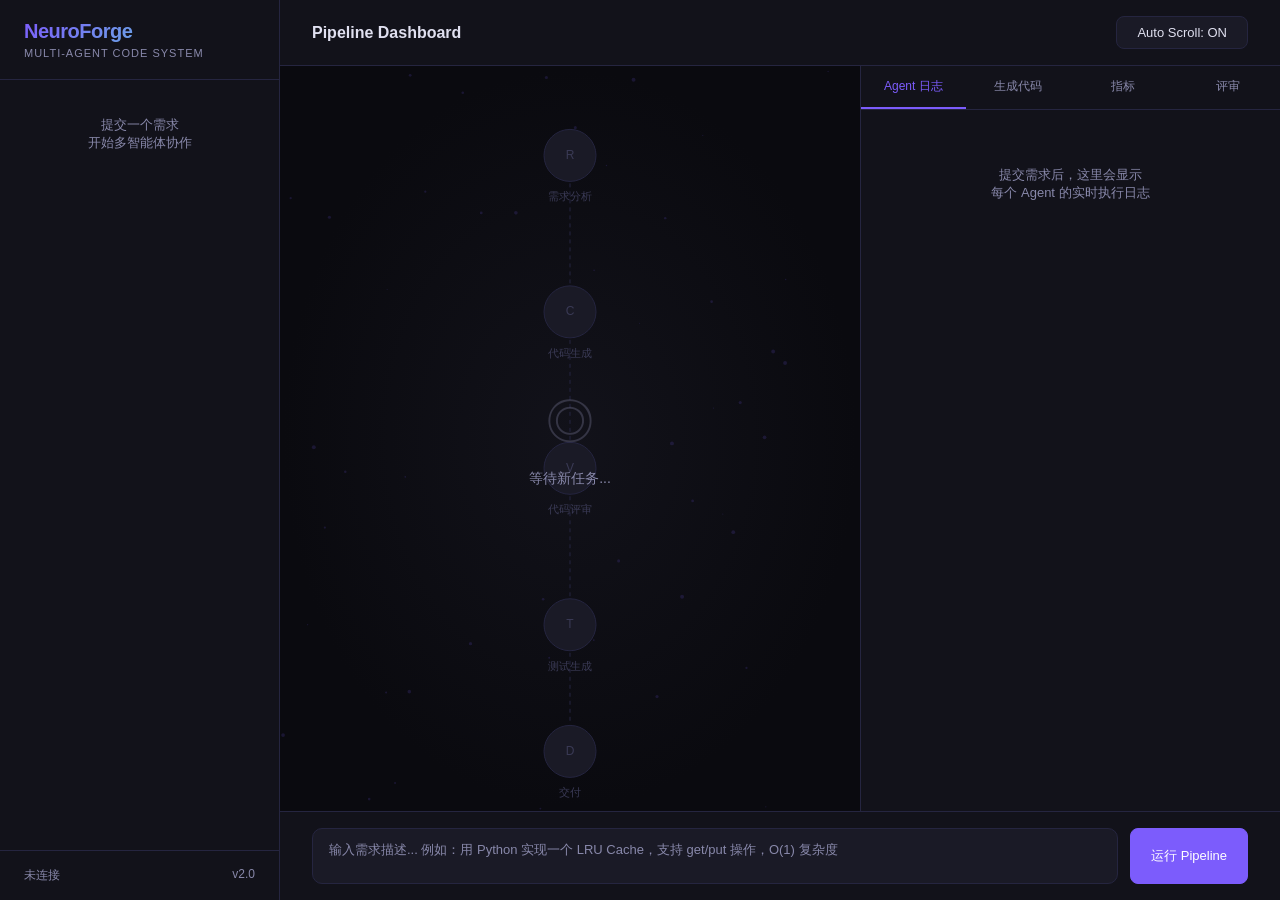
==== web/dashboard.html @ bcd812f6 "🎉 Initial commit: NeuroForge v2.0.0 - Multi-Agent Collaborative Code Generation & Review System" ====
<!DOCTYPE html>
<html lang="zh-CN">
<head>
<meta charset="UTF-8">
<meta name="viewport" content="width=device-width, initial-scale=1.0">
<title>NeuroForge — 多智能体协同 Dashboard</title>
<style>
  :root {
    --bg: #0a0a0f;
    --surface: #12121a;
    --surface2: #1a1a26;
    --border: #252540;
    --text: #e0e0f0;
    --text2: #8888aa;
    --accent: #7c5cfc;
    --accent2: #5ce0d4;
    --success: #44d9a0;
    --warning: #f0a050;
    --danger: #e0556a;
    --font: 'Inter', -apple-system, BlinkMacSystemFont, 'Segoe UI', sans-serif;
    --font-mono: 'JetBrains Mono', 'Fira Code', 'Cascadia Code', monospace;
  }

  * { margin: 0; padding: 0; box-sizing: border-box; }

  body {
    font-family: var(--font);
    background: var(--bg);
    color: var(--text);
    height: 100vh;
    display: flex;
    overflow: hidden;
  }

  /* Sidebar */
  .sidebar {
    width: 280px;
    background: var(--surface);
    border-right: 1px solid var(--border);
    display: flex;
    flex-direction: column;
    flex-shrink: 0;
  }

  .sidebar-header {
    padding: 20px 24px;
    border-bottom: 1px solid var(--border);
  }

  .logo {
    font-size: 20px;
    font-weight: 700;
    background: linear-gradient(135deg, var(--accent), var(--accent2));
    -webkit-background-clip: text;
    -webkit-text-fill-color: transparent;
    background-clip: text;
    letter-spacing: -0.5px;
  }

  .logo-sub {
    font-size: 11px;
    color: var(--text2);
    margin-top: 4px;
    letter-spacing: 1px;
    text-transform: uppercase;
  }

  .task-list {
    flex: 1;
    overflow-y: auto;
    padding: 12px;
  }

  .task-item {
    padding: 12px 16px;
    border-radius: 10px;
    cursor: pointer;
    margin-bottom: 6px;
    transition: all 0.15s;
    border: 1px solid transparent;
  }

  .task-item:hover { background: var(--surface2); }
  .task-item.active { background: var(--surface2); border-color: var(--accent); }

  .task-item .title {
    font-size: 13px;
    font-weight: 600;
    color: var(--text);
    margin-bottom: 4px;
    white-space: nowrap;
    overflow: hidden;
    text-overflow: ellipsis;
  }

  .task-item .meta {
    font-size: 11px;
    color: var(--text2);
    display: flex;
    gap: 12px;
  }

  .status-dot {
    display: inline-block;
    width: 7px;
    height: 7px;
    border-radius: 50%;
    margin-right: 6px;
  }
  .status-dot.running { background: var(--accent); animation: pulse 1.5s infinite; }
  .status-dot.done { background: var(--success); }
  .status-dot.failed { background: var(--danger); }
  .status-dot.pending { background: var(--text2); }
  .status-dot.hitl { background: var(--warning); animation: pulse 1.5s infinite; }

  @keyframes pulse { 0%, 100% { opacity: 1; } 50% { opacity: 0.4; } }

  .sidebar-footer {
    padding: 16px 24px;
    border-top: 1px solid var(--border);
    font-size: 12px;
    color: var(--text2);
    display: flex;
    justify-content: space-between;
  }

  /* Main */
  .main {
    flex: 1;
    display: flex;
    flex-direction: column;
    overflow: hidden;
  }

  .main-header {
    padding: 16px 32px;
    border-bottom: 1px solid var(--border);
    background: var(--surface);
    display: flex;
    align-items: center;
    gap: 16px;
    flex-shrink: 0;
  }

  .main-header h2 {
    font-size: 16px;
    font-weight: 600;
    flex: 1;
  }

  .btn {
    padding: 8px 20px;
    border-radius: 8px;
    border: 1px solid var(--border);
    background: var(--surface2);
    color: var(--text);
    font-size: 13px;
    cursor: pointer;
    transition: all 0.15s;
    font-family: var(--font);
  }

  .btn:hover { border-color: var(--accent); background: #1e1e30; }
  .btn.primary { background: var(--accent); border-color: var(--accent); color: #fff; }
  .btn.primary:hover { background: #6e50f0; }

  .content {
    flex: 1;
    display: flex;
    overflow: hidden;
  }

  /* Graph panel */
  .graph-panel {
    flex: 1;
    min-width: 0;
    position: relative;
    background: radial-gradient(ellipse at center, #12121a 0%, var(--bg) 70%);
    overflow: hidden;
  }

  .graph-panel canvas { display: block; }

  .no-task-overlay {
    position: absolute;
    inset: 0;
    display: flex;
    flex-direction: column;
    align-items: center;
    justify-content: center;
    color: var(--text2);
    pointer-events: none;
  }

  .no-task-overlay .icon { font-size: 48px; margin-bottom: 16px; opacity: 0.3; }
  .no-task-overlay .msg { font-size: 14px; }

  /* Right panel */
  .right-panel {
    width: 420px;
    background: var(--surface);
    border-left: 1px solid var(--border);
    display: flex;
    flex-direction: column;
    flex-shrink: 0;
  }

  .panel-tabs {
    display: flex;
    border-bottom: 1px solid var(--border);
    flex-shrink: 0;
  }

  .panel-tab {
    flex: 1;
    padding: 12px;
    text-align: center;
    font-size: 12px;
    color: var(--text2);
    cursor: pointer;
    border-bottom: 2px solid transparent;
    transition: all 0.15s;
    font-weight: 500;
  }

  .panel-tab.active { color: var(--accent); border-bottom-color: var(--accent); }
  .panel-tab:hover { color: var(--text); }

  .panel-content {
    flex: 1;
    overflow-y: auto;
    padding: 16px;
  }

  /* Logs */
  .log-entry {
    padding: 10px 12px;
    border-radius: 6px;
    margin-bottom: 6px;
    font-size: 12px;
    font-family: var(--font-mono);
    border-left: 3px solid var(--border);
    background: var(--surface2);
  }

  .log-entry.node-start { border-left-color: var(--accent); }
  .log-entry.node-done { border-left-color: var(--success); }
  .log-entry.node-error { border-left-color: var(--danger); }
  .log-entry.hitl { border-left-color: var(--warning); }

  .log-time { color: var(--text2); font-size: 10px; }

  /* Metrics */
  .metric-grid {
    display: grid;
    grid-template-columns: 1fr 1fr;
    gap: 10px;
  }

  .metric-card {
    background: var(--surface2);
    border: 1px solid var(--border);
    border-radius: 10px;
    padding: 14px;
  }

  .metric-card .label { font-size: 11px; color: var(--text2); margin-bottom: 4px; }
  .metric-card .value { font-size: 20px; font-weight: 700; }

  /* Code output */
  .code-output {
    background: #0d0d16;
    border: 1px solid var(--border);
    border-radius: 10px;
    padding: 16px;
    font-family: var(--font-mono);
    font-size: 12px;
    line-height: 1.6;
    white-space: pre-wrap;
    overflow-x: auto;
    max-height: 400px;
    overflow-y: auto;
    color: var(--accent2);
  }

  /* Prompt input */
  .prompt-area {
    padding: 16px 32px;
    border-top: 1px solid var(--border);
    background: var(--surface);
    display: flex;
    gap: 12px;
    flex-shrink: 0;
  }

  .prompt-input {
    flex: 1;
    padding: 12px 16px;
    border-radius: 10px;
    border: 1px solid var(--border);
    background: var(--surface2);
    color: var(--text);
    font-size: 13px;
    font-family: var(--font);
    resize: none;
    outline: none;
    transition: border-color 0.15s;
  }

  .prompt-input:focus { border-color: var(--accent); }
  .prompt-input::placeholder { color: var(--text2); }

  /* Approval bar */
  .approval-bar {
    padding: 12px 24px;
    background: #1a1208;
    border-top: 1px solid var(--warning);
    display: flex;
    align-items: center;
    gap: 12px;
    flex-shrink: 0;
    display: none;
  }

  .approval-bar.visible { display: flex; }

  .approval-bar .msg {
    flex: 1;
    font-size: 13px;
    color: var(--warning);
  }
</style>
</head>
<body>

<!-- Sidebar -->
<div class="sidebar">
  <div class="sidebar-header">
    <div class="logo">NeuroForge</div>
    <div class="logo-sub">Multi-Agent Code System</div>
  </div>
  <div class="task-list" id="taskList">
    <div style="padding:24px;text-align:center;color:var(--text2);font-size:13px;">
      提交一个需求<br>开始多智能体协作
    </div>
  </div>
  <div class="sidebar-footer">
    <span id="wsStatus">未连接</span>
    <span>v2.0</span>
  </div>
</div>

<!-- Main -->
<div class="main">
  <div class="main-header">
    <h2 id="headerTitle">Pipeline Dashboard</h2>
    <span style="font-size:12px;color:var(--text2)" id="taskIdDisplay"></span>
    <button class="btn" onclick="toggleAutoScroll()" id="autoScrollBtn">Auto Scroll: ON</button>
  </div>

  <div class="content">
    <!-- Graph Panel -->
    <div class="graph-panel" id="graphPanel">
      <canvas id="graphCanvas"></canvas>
      <div class="no-task-overlay" id="noTaskOverlay">
        <div class="icon">&#9678;</div>
        <div class="msg">等待新任务...</div>
      </div>
    </div>

    <!-- Right Panel -->
    <div class="right-panel">
      <div class="panel-tabs">
        <div class="panel-tab active" onclick="switchTab('logs')">Agent 日志</div>
        <div class="panel-tab" onclick="switchTab('code')">生成代码</div>
        <div class="panel-tab" onclick="switchTab('metrics')">指标</div>
        <div class="panel-tab" onclick="switchTab('review')">评审</div>
      </div>
      <div class="panel-content" id="panelContent">
        <div style="color:var(--text2);font-size:13px;text-align:center;padding:40px 0;">
          提交需求后，这里会显示<br>每个 Agent 的实时执行日志
        </div>
      </div>
    </div>
  </div>

  <!-- Approval Bar -->
  <div class="approval-bar" id="approvalBar">
    <span class="status-dot hitl"></span>
    <span class="msg" id="approvalMsg">人工审批: 生成的代码需要审查确认</span>
    <button class="btn primary" onclick="approveHITL(true)">批准</button>
    <button class="btn" style="border-color:var(--danger);color:var(--danger)" onclick="approveHITL(false)">拒绝</button>
  </div>

  <!-- Prompt Input -->
  <div class="prompt-area">
    <textarea class="prompt-input" id="promptInput" rows="2"
      placeholder="输入需求描述... 例如：用 Python 实现一个 LRU Cache，支持 get/put 操作，O(1) 复杂度"
      onkeydown="if(event.key==='Enter'&&!event.shiftKey){event.preventDefault();submitTask()}"></textarea>
    <button class="btn primary" onclick="submitTask()" id="submitBtn">运行 Pipeline</button>
  </div>
</div>

<script>
// ============================================================================
// State
// ============================================================================
const API_BASE = '/api/v1';
const WS_BASE = `${location.protocol === 'https:' ? 'wss:' : 'ws:'}//${location.host}${API_BASE}`;

let state = {
  currentTaskId: null,
  ws: null,
  wsConnected: false,
  autoScroll: true,
  activeTab: 'logs',
  tasks: [],
  currentNode: null,
  events: [],
  generatedCode: '',
  reviewResult: '',
  metrics: {},
  hitlTaskId: null,
};

// ============================================================================
// Graph Canvas — animated pipeline visualization
// ============================================================================
const canvas = document.getElementById('graphCanvas');
const ctx = canvas.getContext('2d');

const NODES = [
  { id: 'requirement', label: '需求分析', x: 0.5, y: 0.12, color: '#7c5cfc', icon: 'R' },
  { id: 'code_gen', label: '代码生成', x: 0.5, y: 0.33, color: '#5ce0d4', icon: 'C' },
  { id: 'review', label: '代码评审', x: 0.5, y: 0.54, color: '#f0a050', icon: 'V' },
  { id: 'test_gen', label: '测试生成', x: 0.5, y: 0.75, color: '#44d9a0', icon: 'T' },
  { id: 'done', label: '交付', x: 0.5, y: 0.92, color: '#8888aa', icon: 'D' },
];

let particles = [];
let activeNodeIdx = -1;
let animFrame;

function initCanvas() {
  canvas.width = canvas.parentElement.clientWidth;
  canvas.height = canvas.parentElement.clientHeight;
  window.addEventListener('resize', () => {
    canvas.width = canvas.parentElement.clientWidth;
    canvas.height = canvas.parentElement.clientHeight;
  });
  for (let i = 0; i < 50; i++) {
    particles.push({
      x: Math.random() * canvas.width,
      y: Math.random() * canvas.height,
      r: Math.random() * 1.5 + 0.5,
      vx: (Math.random() - 0.5) * 0.3,
      vy: (Math.random() - 0.5) * 0.3,
    });
  }
  animate();
}

function animate() {
  ctx.clearRect(0, 0, canvas.width, canvas.height);
  const cx = canvas.width / 2;

  // Particles
  particles.forEach(p => {
    p.x += p.vx;
    p.y += p.vy;
    if (p.x < 0 || p.x > canvas.width) p.vx *= -1;
    if (p.y < 0 || p.y > canvas.height) p.vy *= -1;
    ctx.beginPath();
    ctx.arc(p.x, p.y, p.r, 0, Math.PI * 2);
    ctx.fillStyle = 'rgba(124,92,252,0.15)';
    ctx.fill();
  });

  // Edges between nodes
  for (let i = 0; i < NODES.length - 1; i++) {
    const a = NODES[i], b = NODES[i + 1];
    const y1 = a.y * canvas.height, y2 = b.y * canvas.height;
    const active = i === activeNodeIdx;

    // Data flow particles on edges
    if (active) {
      for (let j = 0; j < 3; j++) {
        const t = ((Date.now() / 800 + j * 0.33) % 1);
        const y = y1 + (y2 - y1) * t;
        ctx.beginPath();
        ctx.arc(cx, y, 3, 0, Math.PI * 2);
        ctx.fillStyle = a.color;
        ctx.fill();
      }
    }

    // Edge line
    ctx.beginPath();
    ctx.moveTo(cx, y1 + 28);
    ctx.lineTo(cx, y2 - 28);
    ctx.strokeStyle = active ? `${a.color}44` : '#252540';
    ctx.lineWidth = active ? 2 : 1;
    ctx.setLineDash(active ? [] : [4, 4]);
    ctx.stroke();
    ctx.setLineDash([]);
  }

  // Nodes
  NODES.forEach((n, idx) => {
    const x = cx, y = n.y * canvas.height;
    const isActive = idx === activeNodeIdx;
    const isDone = idx < activeNodeIdx;
    const r = isActive ? 30 : 26;

    // Glow
    if (isActive) {
      ctx.beginPath();
      ctx.arc(x, y, r + 8, 0, Math.PI * 2);
      ctx.fillStyle = `${n.color}15`;
      ctx.fill();
    }

    // Circle
    ctx.beginPath();
    ctx.arc(x, y, r, 0, Math.PI * 2);
    ctx.fillStyle = isActive ? n.color : isDone ? `${n.color}44` : '#1a1a26';
    ctx.strokeStyle = isActive ? n.color : isDone ? `${n.color}88` : '#252540';
    ctx.lineWidth = isActive ? 2 : 1;
    ctx.fill();
    ctx.stroke();

    // Icon
    ctx.fillStyle = isActive ? '#fff' : isDone ? n.color : '#3a3a55';
    ctx.font = '12px Inter, sans-serif';
    ctx.textAlign = 'center';
    ctx.textBaseline = 'middle';
    ctx.fillText(n.icon, x, y);

    // Label
    ctx.fillStyle = isActive ? n.color : isDone ? `${n.color}aa` : '#3a3a55';
    ctx.font = `${isActive ? '12px' : '11px'} Inter, sans-serif`;
    ctx.fillText(n.label, x, y + r + 16);
  });

  animFrame = requestAnimationFrame(animate);
}

initCanvas();

// ============================================================================
// WebSocket
// ============================================================================
function connectWS(taskId) {
  if (state.ws) { state.ws.close(); state.ws = null; }

  const url = `${WS_BASE}/ws/pipeline/${taskId}`;
  state.ws = new WebSocket(url);

  state.ws.onopen = () => {
    state.wsConnected = true;
    document.getElementById('wsStatus').innerHTML =
      '<span class="status-dot running"></span>已连接';
    state.ws.send(JSON.stringify({ type: 'subscribe' }));
  };

  state.ws.onclose = () => {
    state.wsConnected = false;
    document.getElementById('wsStatus').innerHTML =
      '<span class="status-dot pending"></span>未连接';
  };

  state.ws.onerror = () => {
    document.getElementById('wsStatus').innerHTML =
      '<span class="status-dot failed"></span>连接错误';
  };

  state.ws.onmessage = (evt) => {
    const msg = JSON.parse(evt.data);
    if (msg.type === 'ping') return;
    handleEvent(msg);
  };
}

function handleEvent(msg) {
  if (msg.type !== 'event') return;
  state.events.push(msg);

  const stage = msg.stage;
  const data = msg.data || {};

  // Update active node
  const nodeMap = {
    'node_running': { node: data.node_name, idx: NODES.findIndex(n =>
      data.node_name?.toLowerCase().includes(n.id)) },
    'node_completed': null, // keep current, move on next
    'node_failed': { node: data.node_name || 'review', idx: NODES.findIndex(n => n.id === 'review') },
    'pipeline_done': { idx: NODES.length - 1 },
    'pipeline_failed': { idx: -1 },
    'hitl_waiting': { idx: NODES.findIndex(n => n.id === 'review') },
  };

  const update = nodeMap[stage];
  if (update !== undefined) {
    if (update !== null) {
      activeNodeIdx = update.idx;
      if (update.node) state.currentNode = update.node;
    }
  }

  // Collect outputs
  if (data.requirement_summary) {
    // Store requirement result
  }
  if (data.generated_code) {
    state.generatedCode = data.generated_code;
  }
  if (data.review_summary || data.verdict) {
    state.reviewResult = JSON.stringify({
      verdict: data.verdict,
      summary: data.review_summary,
      score: data.score,
    }, null, 2);
  }
  if (data.test_code) {
    state.generatedCode += '\n\n# --- Generated Tests ---\n' + data.test_code;
  }

  // HITL
  if (stage === 'hitl_waiting') {
    state.hitlTaskId = msg.task_id;
    document.getElementById('approvalBar').classList.add('visible');
    document.getElementById('approvalMsg').textContent =
      `人工审批: ${data.reason || '生成的代码需要审查确认'}`;
  }
  if (stage === 'hitl_resolved') {
    document.getElementById('approvalBar').classList.remove('visible');
  }

  // Update task status
  if (stage === 'pipeline_done') {
    updateTaskStatus(msg.task_id, 'done');
    document.getElementById('noTaskOverlay').style.display = 'none';
  }
  if (stage === 'pipeline_failed') {
    updateTaskStatus(msg.task_id, 'failed');
    document.getElementById('noTaskOverlay').style.display = 'none';
  }

  // Refresh panel
  refreshPanel();
}

function updateTaskStatus(taskId, status) {
  const items = document.querySelectorAll('.task-item');
  items.forEach(el => {
    if (el.dataset.taskId === taskId) {
      const dot = el.querySelector('.status-dot');
      dot.className = `status-dot ${status}`;
      const meta = el.querySelector('.meta');
      if (meta) meta.textContent += ` | ${status === 'done' ? '已完成' : '失败'}`;
    }
  });
}

// ============================================================================
// Submit Task
// ============================================================================
async function submitTask() {
  const input = document.getElementById('promptInput');
  const text = input.value.trim();
  if (!text) return;

  const btn = document.getElementById('submitBtn');
  btn.disabled = true;
  btn.textContent = '提交中...';

  try {
    const resp = await fetch(`${API_BASE}/tasks`, {
      method: 'POST',
      headers: { 'Content-Type': 'application/json' },
      body: JSON.stringify({ user_request: text, skill_id: 'general' }),
    });
    const result = await resp.json();
    if (!resp.ok) throw new Error(result.detail || '请求失败');

    const taskId = result.task_id || result.id;
    state.currentTaskId = taskId;
    state.events = [];
    state.generatedCode = '';
    state.reviewResult = '';
    state.metrics = {};
    activeNodeIdx = 0;

    document.getElementById('taskIdDisplay').textContent = `Task: ${taskId}`;
    document.getElementById('headerTitle').textContent = 'Pipeline 执行中...';
    document.getElementById('noTaskOverlay').style.display = 'none';

    // Add to sidebar
    addTaskToList(taskId, text);

    // Connect WS
    connectWS(taskId);

    input.value = '';
    switchTab('logs');
  } catch (err) {
    alert('提交失败: ' + err.message);
  } finally {
    btn.disabled = false;
    btn.textContent = '运行 Pipeline';
  }
}

function addTaskToList(taskId, prompt) {
  const list = document.getElementById('taskList');
  // Clear placeholder
  if (list.querySelector('div[style]') && list.children.length === 1) {
    list.innerHTML = '';
  }
  const el = document.createElement('div');
  el.className = 'task-item active';
  el.dataset.taskId = taskId;
  el.innerHTML = `
    <div class="title">${prompt.substring(0, 40)}${prompt.length > 40 ? '...' : ''}</div>
    <div class="meta"><span class="status-dot running"></span>执行中</div>
  `;
  el.onclick = () => switchTask(taskId);
  list.prepend(el);
}

function switchTask(taskId) {
  document.querySelectorAll('.task-item').forEach(e => e.classList.remove('active'));
  const el = document.querySelector(`[data-task-id="${taskId}"]`);
  if (el) el.classList.add('active');
  state.currentTaskId = taskId;
  document.getElementById('taskIdDisplay').textContent = `Task: ${taskId}`;
  connectWS(taskId);
}

// ============================================================================
// HITL Approval
// ============================================================================
async function approveHITL(approved) {
  if (!state.hitlTaskId) return;
  try {
    const resp = await fetch(`${API_BASE}/tasks/${state.hitlTaskId}/approve`, {
      method: 'POST',
      headers: { 'Content-Type': 'application/json' },
      body: JSON.stringify({ approved, reason: approved ? '人工批准' : '人工拒绝' }),
    });
    const result = await resp.json();
    document.getElementById('approvalBar').classList.remove('visible');
    state.hitlTaskId = null;
    if (!resp.ok) alert('审批失败: ' + (result.detail || ''));
  } catch (err) {
    alert('审批失败: ' + err.message);
  }
}

// ============================================================================
// Panel Tabs
// ============================================================================
function switchTab(tab) {
  state.activeTab = tab;
  document.querySelectorAll('.panel-tab').forEach(t => t.classList.remove('active'));
  const tabs = document.querySelectorAll('.panel-tab');
  const idx = { logs: 0, code: 1, metrics: 2, review: 3 }[tab];
  if (idx < tabs.length) tabs[idx].classList.add('active');
  refreshPanel();
}

function refreshPanel() {
  const container = document.getElementById('panelContent');

  if (state.activeTab === 'logs') {
    if (state.events.length === 0) {
      container.innerHTML = '<div style="color:var(--text2);font-size:13px;text-align:center;padding:40px 0;">等待事件...</div>';
      return;
    }
    container.innerHTML = state.events.slice().reverse().map((e, i) => {
      const cls = {
        node_running: 'node-start',
        node_completed: 'node-done',
        node_failed: 'node-error',
        hitl_waiting: 'hitl',
      }[e.stage] || '';
      const icon = {
        node_running: '▶',
        node_completed: '✓',
        node_failed: '✗',
        hitl_waiting: '⏸',
        pipeline_done: '✓',
        pipeline_failed: '✗',
      }[e.stage] || '·';
      const label = e.data?.node_name || e.stage || 'event';
      return `<div class="log-entry ${cls}">
        <span class="log-time">${icon}</span> ${label}
        ${e.data?.error ? '<div style="color:var(--danger);margin-top:4px">' + e.data.error + '</div>' : ''}
        ${e.data?.verdict ? '<div style="color:var(--warning);margin-top:4px">评审: ' + e.data.verdict + '</div>' : ''}
      </div>`;
    }).join('');

    if (state.autoScroll) {
      container.scrollTop = container.scrollHeight;
    }
  }

  if (state.activeTab === 'code') {
    if (!state.generatedCode) {
      container.innerHTML = '<div style="color:var(--text2);font-size:13px;text-align:center;padding:40px 0;">代码将在生成阶段显示</div>';
    } else {
      container.innerHTML = `<div class="code-output">${escapeHtml(state.generatedCode)}</div>`;
    }
  }

  if (state.activeTab === 'metrics') {
    container.innerHTML = `
      <div class="metric-grid">
        <div class="metric-card"><div class="label">执行阶段</div><div class="value" style="color:var(--accent)">${activeNodeIdx + 1}/${NODES.length}</div></div>
        <div class="metric-card"><div class="label">事件数</div><div class="value" style="color:var(--accent2)">${state.events.length}</div></div>
        <div class="metric-card"><div class="label">WS 连接</div><div class="value">${state.wsConnected ? '在线' : '离线'}</div></div>
        <div class="metric-card"><div class="label">当前状态</div><div class="value" style="font-size:13px;color:${activeNodeIdx >= 0 ? 'var(--accent)' : 'var(--text2)'}">${activeNodeIdx >= 0 ? NODES[Math.min(activeNodeIdx, NODES.length - 1)].label : '空闲'}</div></div>
      </div>

      <div style="margin-top:16px;padding:12px;background:var(--surface2);border-radius:10px;font-size:12px;color:var(--text2)">
        <div style="font-weight:600;color:var(--text);margin-bottom:8px">Pipeline 架构</div>
        <div style="line-height:1.8">
          Supervisor 星型编排<br>
          需求分析 → 代码生成 → 双层评审<br>
          └ 不通过回退重做 ┘<br>
          → 测试生成 → 交付
        </div>
      </div>
    `;
  }

  if (state.activeTab === 'review') {
    if (!state.reviewResult) {
      container.innerHTML = '<div style="color:var(--text2);font-size:13px;text-align:center;padding:40px 0;">评审结果将在评审阶段显示</div>';
    } else {
      container.innerHTML = `<div class="code-output">${escapeHtml(state.reviewResult)}</div>`;
    }
  }
}

function escapeHtml(text) {
  const d = document.createElement('div');
  d.textContent = text;
  return d.innerHTML;
}

function toggleAutoScroll() {
  state.autoScroll = !state.autoScroll;
  document.getElementById('autoScrollBtn').textContent =
    `Auto Scroll: ${state.autoScroll ? 'ON' : 'OFF'}`;
}

// ============================================================================
// Init — load existing tasks
// ============================================================================
(async function init() {
  try {
    const resp = await fetch(`${API_BASE}/tasks?limit=10`);
    if (resp.ok) {
      const data = await resp.json();
      const tasks = data.tasks || data || [];
      if (tasks.length > 0) {
        const list = document.getElementById('taskList');
        list.innerHTML = '';
        tasks.forEach(t => {
          const el = document.createElement('div');
          el.className = 'task-item';
          el.dataset.taskId = t.id || t.task_id;
          const status = t.status || 'pending';
          el.innerHTML = `
            <div class="title">${(t.user_request || t.title || 'Unknown').substring(0, 40)}</div>
            <div class="meta"><span class="status-dot ${status}"></span>${status}</div>
          `;
          el.onclick = () => switchTask(t.id || t.task_id);
          list.appendChild(el);
        });
      }
    }
  } catch (e) {
    // Offline mode
  }
})();
</script>
</body>
</html>
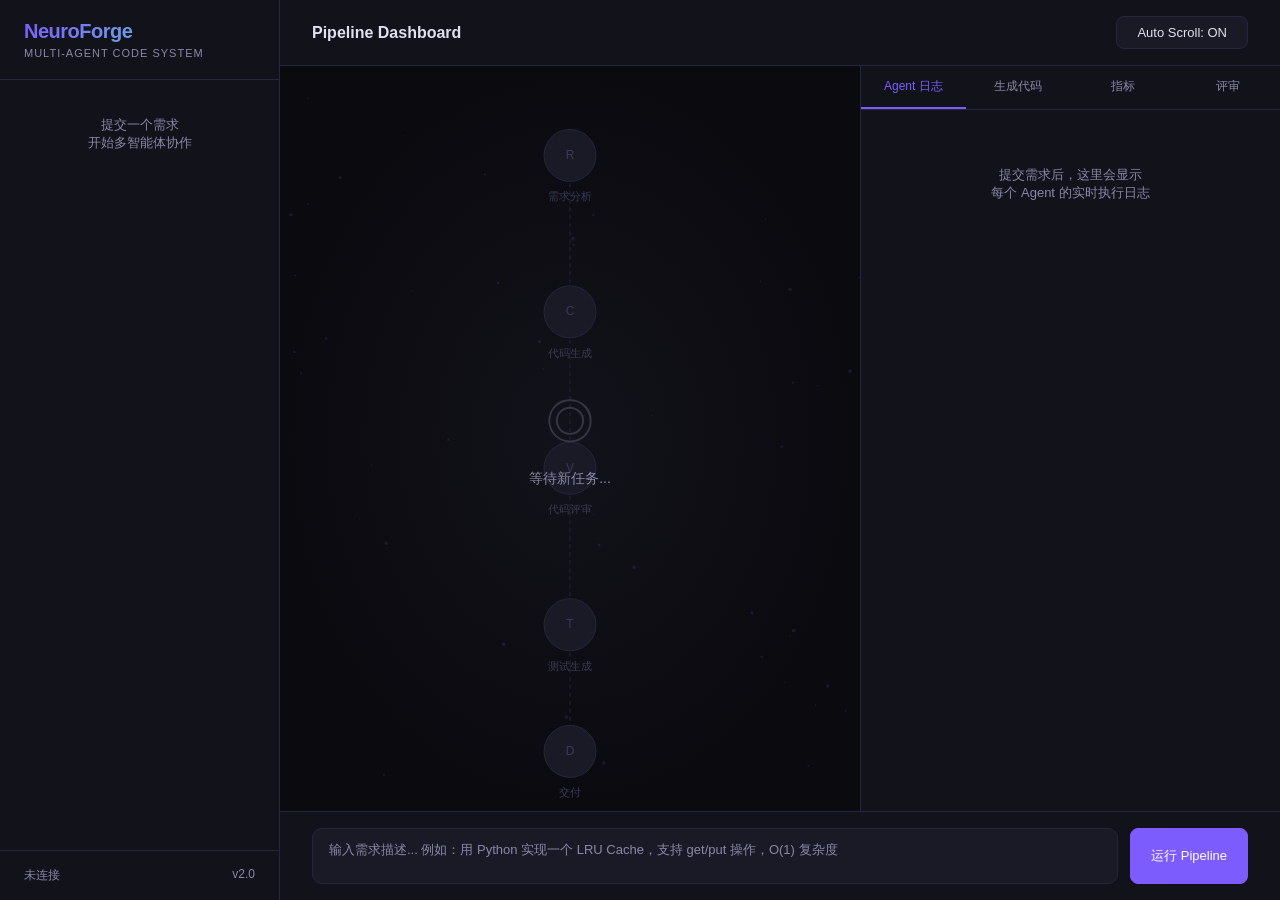
==== commit 408dd142: "🐛 修复 Landing Page 点击跳转 + 添加 DryRun 警告提示 - index.html: 全局点击事件改为点击页面任意位置进入 app（排除交互元素） - index.html: 添" ====
--- a/web/dashboard.html
+++ b/web/dashboard.html
@@ -856,9 +856,22 @@
 }
 
 // ============================================================================
-// Init — load existing tasks
+// Init — load existing tasks + check LLM status
 // ============================================================================
 (async function init() {
+  // Check LLM config status first
+  try {
+    const cfgResp = await fetch(`${API_BASE}/config/llm`);
+    if (cfgResp.ok) {
+      const cfg = await cfgResp.json();
+      if (cfg.dry_run) {
+        showDryRunWarning(cfg.model, cfg.base_url);
+      }
+    }
+  } catch (e) {
+    console.warn('LLM config check failed:', e);
+  }
+
   try {
     const resp = await fetch(`${API_BASE}/tasks?limit=10`);
     if (resp.ok) {
@@ -885,6 +898,25 @@
     // Offline mode
   }
 })();
+
+function showDryRunWarning(model, baseUrl) {
+  const banner = document.createElement('div');
+  banner.id = 'dryrun-banner';
+  banner.innerHTML = `
+    <span>LLM 未配置：当前处于 DryRun 模式，任务会生成占位代码。</span>
+    <a href="#" onclick="document.getElementById('configBtn')?.click();return false;">点击配置 API Key</a>
+  `;
+  banner.style.cssText = `
+    position: fixed; top: 0; left: 0; right: 0; z-index: 9999;
+    background: linear-gradient(90deg, #e0556a, #f0a050);
+    color: #fff; padding: 10px 20px; text-align: center; font-size: 14px;
+    font-family: var(--font); display: flex; justify-content: center; align-items: center; gap: 16px;
+  `;
+  banner.querySelector('a').style.cssText = 'color: #fff; text-decoration: underline; font-weight: 600;';
+  document.body.appendChild(banner);
+  // Push content down
+  document.body.style.paddingTop = '40px';
+}
 </script>
 </body>
 </html>
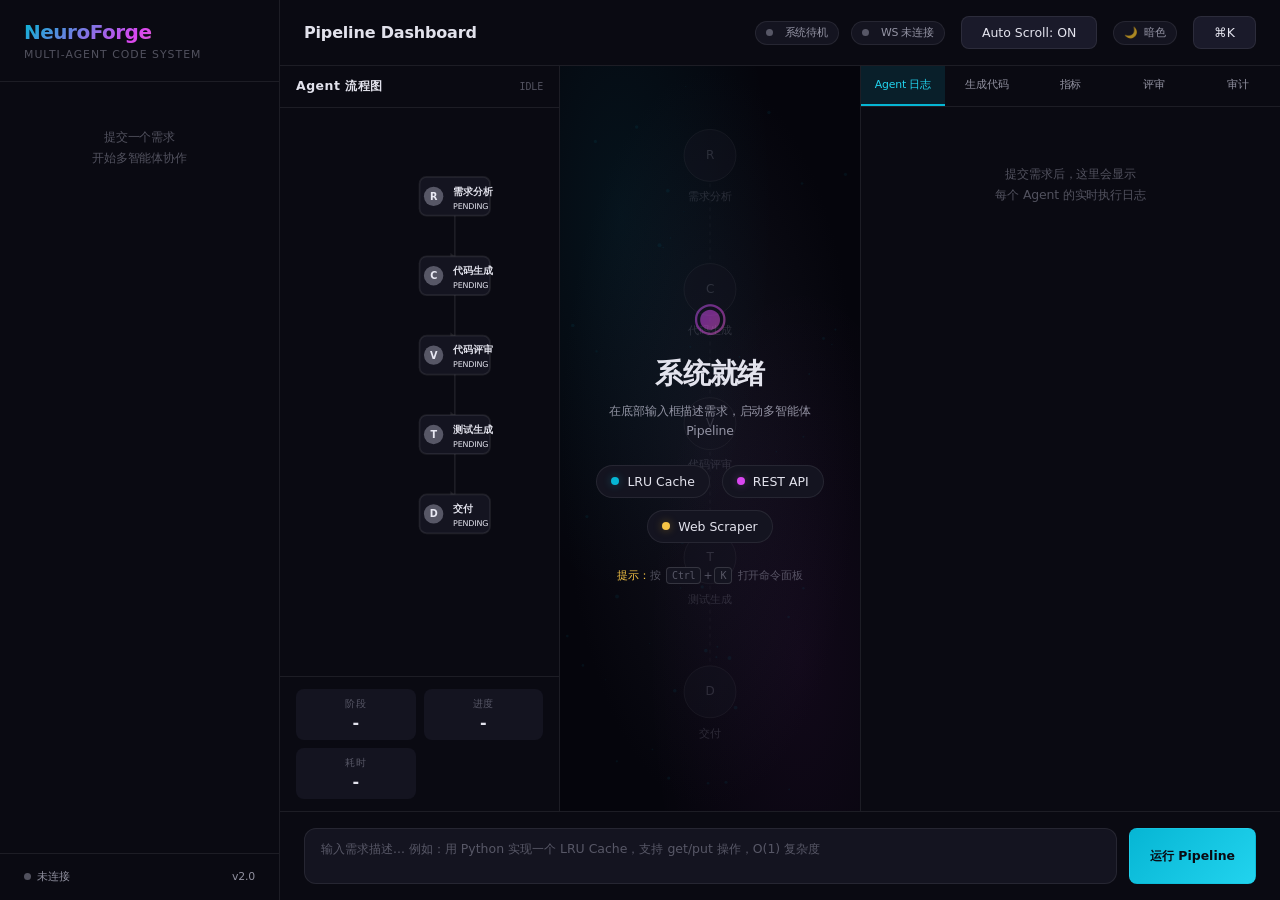
==== commit fcb6cf8c: "chore: organize V3 project files for recruitment" ====
--- a/web/dashboard.html
+++ b/web/dashboard.html
@@ -4,348 +4,26 @@
 <meta charset="UTF-8">
 <meta name="viewport" content="width=device-width, initial-scale=1.0">
 <title>NeuroForge — 多智能体协同 Dashboard</title>
-<style>
-  :root {
-    --bg: #0a0a0f;
-    --surface: #12121a;
-    --surface2: #1a1a26;
-    --border: #252540;
-    --text: #e0e0f0;
-    --text2: #8888aa;
-    --accent: #7c5cfc;
-    --accent2: #5ce0d4;
-    --success: #44d9a0;
-    --warning: #f0a050;
-    --danger: #e0556a;
-    --font: 'Inter', -apple-system, BlinkMacSystemFont, 'Segoe UI', sans-serif;
-    --font-mono: 'JetBrains Mono', 'Fira Code', 'Cascadia Code', monospace;
-  }
+<link rel="stylesheet" href="css/theme.css?v=1">
+<link rel="stylesheet" href="css/dashboard.css?v=3">
+</head>
+<body data-theme="dark">
 
-  * { margin: 0; padding: 0; box-sizing: border-box; }
-
-  body {
-    font-family: var(--font);
-    background: var(--bg);
-    color: var(--text);
-    height: 100vh;
-    display: flex;
-    overflow: hidden;
-  }
-
-  /* Sidebar */
-  .sidebar {
-    width: 280px;
-    background: var(--surface);
-    border-right: 1px solid var(--border);
-    display: flex;
-    flex-direction: column;
-    flex-shrink: 0;
-  }
-
-  .sidebar-header {
-    padding: 20px 24px;
-    border-bottom: 1px solid var(--border);
-  }
-
-  .logo {
-    font-size: 20px;
-    font-weight: 700;
-    background: linear-gradient(135deg, var(--accent), var(--accent2));
-    -webkit-background-clip: text;
-    -webkit-text-fill-color: transparent;
-    background-clip: text;
-    letter-spacing: -0.5px;
-  }
-
-  .logo-sub {
-    font-size: 11px;
-    color: var(--text2);
-    margin-top: 4px;
-    letter-spacing: 1px;
-    text-transform: uppercase;
-  }
-
-  .task-list {
-    flex: 1;
-    overflow-y: auto;
-    padding: 12px;
-  }
-
-  .task-item {
-    padding: 12px 16px;
-    border-radius: 10px;
-    cursor: pointer;
-    margin-bottom: 6px;
-    transition: all 0.15s;
-    border: 1px solid transparent;
-  }
-
-  .task-item:hover { background: var(--surface2); }
-  .task-item.active { background: var(--surface2); border-color: var(--accent); }
-
-  .task-item .title {
-    font-size: 13px;
-    font-weight: 600;
-    color: var(--text);
-    margin-bottom: 4px;
-    white-space: nowrap;
-    overflow: hidden;
-    text-overflow: ellipsis;
-  }
-
-  .task-item .meta {
-    font-size: 11px;
-    color: var(--text2);
-    display: flex;
-    gap: 12px;
-  }
-
-  .status-dot {
-    display: inline-block;
-    width: 7px;
-    height: 7px;
-    border-radius: 50%;
-    margin-right: 6px;
-  }
-  .status-dot.running { background: var(--accent); animation: pulse 1.5s infinite; }
-  .status-dot.done { background: var(--success); }
-  .status-dot.failed { background: var(--danger); }
-  .status-dot.pending { background: var(--text2); }
-  .status-dot.hitl { background: var(--warning); animation: pulse 1.5s infinite; }
-
-  @keyframes pulse { 0%, 100% { opacity: 1; } 50% { opacity: 0.4; } }
-
-  .sidebar-footer {
-    padding: 16px 24px;
-    border-top: 1px solid var(--border);
-    font-size: 12px;
-    color: var(--text2);
-    display: flex;
-    justify-content: space-between;
-  }
-
-  /* Main */
-  .main {
-    flex: 1;
-    display: flex;
-    flex-direction: column;
-    overflow: hidden;
-  }
-
-  .main-header {
-    padding: 16px 32px;
-    border-bottom: 1px solid var(--border);
-    background: var(--surface);
-    display: flex;
-    align-items: center;
-    gap: 16px;
-    flex-shrink: 0;
-  }
-
-  .main-header h2 {
-    font-size: 16px;
-    font-weight: 600;
-    flex: 1;
-  }
-
-  .btn {
-    padding: 8px 20px;
-    border-radius: 8px;
-    border: 1px solid var(--border);
-    background: var(--surface2);
-    color: var(--text);
-    font-size: 13px;
-    cursor: pointer;
-    transition: all 0.15s;
-    font-family: var(--font);
-  }
-
-  .btn:hover { border-color: var(--accent); background: #1e1e30; }
-  .btn.primary { background: var(--accent); border-color: var(--accent); color: #fff; }
-  .btn.primary:hover { background: #6e50f0; }
-
-  .content {
-    flex: 1;
-    display: flex;
-    overflow: hidden;
-  }
-
-  /* Graph panel */
-  .graph-panel {
-    flex: 1;
-    min-width: 0;
-    position: relative;
-    background: radial-gradient(ellipse at center, #12121a 0%, var(--bg) 70%);
-    overflow: hidden;
-  }
-
-  .graph-panel canvas { display: block; }
-
-  .no-task-overlay {
-    position: absolute;
-    inset: 0;
-    display: flex;
-    flex-direction: column;
-    align-items: center;
-    justify-content: center;
-    color: var(--text2);
-    pointer-events: none;
-  }
-
-  .no-task-overlay .icon { font-size: 48px; margin-bottom: 16px; opacity: 0.3; }
-  .no-task-overlay .msg { font-size: 14px; }
-
-  /* Right panel */
-  .right-panel {
-    width: 420px;
-    background: var(--surface);
-    border-left: 1px solid var(--border);
-    display: flex;
-    flex-direction: column;
-    flex-shrink: 0;
-  }
-
-  .panel-tabs {
-    display: flex;
-    border-bottom: 1px solid var(--border);
-    flex-shrink: 0;
-  }
-
-  .panel-tab {
-    flex: 1;
-    padding: 12px;
-    text-align: center;
-    font-size: 12px;
-    color: var(--text2);
-    cursor: pointer;
-    border-bottom: 2px solid transparent;
-    transition: all 0.15s;
-    font-weight: 500;
-  }
-
-  .panel-tab.active { color: var(--accent); border-bottom-color: var(--accent); }
-  .panel-tab:hover { color: var(--text); }
-
-  .panel-content {
-    flex: 1;
-    overflow-y: auto;
-    padding: 16px;
-  }
-
-  /* Logs */
-  .log-entry {
-    padding: 10px 12px;
-    border-radius: 6px;
-    margin-bottom: 6px;
-    font-size: 12px;
-    font-family: var(--font-mono);
-    border-left: 3px solid var(--border);
-    background: var(--surface2);
-  }
-
-  .log-entry.node-start { border-left-color: var(--accent); }
-  .log-entry.node-done { border-left-color: var(--success); }
-  .log-entry.node-error { border-left-color: var(--danger); }
-  .log-entry.hitl { border-left-color: var(--warning); }
-
-  .log-time { color: var(--text2); font-size: 10px; }
-
-  /* Metrics */
-  .metric-grid {
-    display: grid;
-    grid-template-columns: 1fr 1fr;
-    gap: 10px;
-  }
-
-  .metric-card {
-    background: var(--surface2);
-    border: 1px solid var(--border);
-    border-radius: 10px;
-    padding: 14px;
-  }
-
-  .metric-card .label { font-size: 11px; color: var(--text2); margin-bottom: 4px; }
-  .metric-card .value { font-size: 20px; font-weight: 700; }
-
-  /* Code output */
-  .code-output {
-    background: #0d0d16;
-    border: 1px solid var(--border);
-    border-radius: 10px;
-    padding: 16px;
-    font-family: var(--font-mono);
-    font-size: 12px;
-    line-height: 1.6;
-    white-space: pre-wrap;
-    overflow-x: auto;
-    max-height: 400px;
-    overflow-y: auto;
-    color: var(--accent2);
-  }
-
-  /* Prompt input */
-  .prompt-area {
-    padding: 16px 32px;
-    border-top: 1px solid var(--border);
-    background: var(--surface);
-    display: flex;
-    gap: 12px;
-    flex-shrink: 0;
-  }
-
-  .prompt-input {
-    flex: 1;
-    padding: 12px 16px;
-    border-radius: 10px;
-    border: 1px solid var(--border);
-    background: var(--surface2);
-    color: var(--text);
-    font-size: 13px;
-    font-family: var(--font);
-    resize: none;
-    outline: none;
-    transition: border-color 0.15s;
-  }
-
-  .prompt-input:focus { border-color: var(--accent); }
-  .prompt-input::placeholder { color: var(--text2); }
-
-  /* Approval bar */
-  .approval-bar {
-    padding: 12px 24px;
-    background: #1a1208;
-    border-top: 1px solid var(--warning);
-    display: flex;
-    align-items: center;
-    gap: 12px;
-    flex-shrink: 0;
-    display: none;
-  }
-
-  .approval-bar.visible { display: flex; }
-
-  .approval-bar .msg {
-    flex: 1;
-    font-size: 13px;
-    color: var(--warning);
-  }
-</style>
-</head>
-<body>
+<div class="sidebar-overlay" id="sidebarOverlay"></div>
 
 <!-- Sidebar -->
-<div class="sidebar">
+<div class="sidebar" id="sidebar">
   <div class="sidebar-header">
     <div class="logo">NeuroForge</div>
     <div class="logo-sub">Multi-Agent Code System</div>
   </div>
   <div class="task-list" id="taskList">
-    <div style="padding:24px;text-align:center;color:var(--text2);font-size:13px;">
+    <div class="task-empty-hint">
       提交一个需求<br>开始多智能体协作
     </div>
   </div>
   <div class="sidebar-footer">
-    <span id="wsStatus">未连接</span>
+    <span id="wsStatusLegacy"><span class="status-dot pending"></span>未连接</span>
     <span>v2.0</span>
   </div>
 </div>
@@ -353,31 +31,118 @@
 <!-- Main -->
 <div class="main">
   <div class="main-header">
+    <button class="mobile-toggle" id="mobileToggle" aria-label="打开侧边栏">☰</button>
     <h2 id="headerTitle">Pipeline Dashboard</h2>
-    <span style="font-size:12px;color:var(--text2)" id="taskIdDisplay"></span>
-    <button class="btn" onclick="toggleAutoScroll()" id="autoScrollBtn">Auto Scroll: ON</button>
+    <span class="header-task-id" id="taskIdDisplay"></span>
+
+    <div class="header-status" id="headerStatus" aria-live="polite">
+      <span class="status-chip" id="systemStatusChip">
+        <span class="status-dot pending"></span>
+        <span class="status-text">系统待机</span>
+      </span>
+      <span class="status-chip" id="wsStatusChip">
+        <span class="status-dot pending"></span>
+        <span class="status-text">WS 未连接</span>
+      </span>
+    </div>
+
+    <button class="btn" onclick="window.__dashboard.toggleAutoScroll()" id="autoScrollBtn" aria-label="切换自动滚动">Auto Scroll: ON</button>
+    <button class="theme-toggle" id="themeToggle" aria-label="切换主题">🌙 <span>暗色</span></button>
+    <button class="btn cmd-palette-trigger" onclick="window.__dashboard.toggleCommandPalette()" aria-label="打开命令面板 (Ctrl+K)">⌘K</button>
   </div>
 
   <div class="content">
-    <!-- Graph Panel -->
+    <!-- Agent Flow Panel -->
+    <div class="agent-flow-panel" id="agentFlowPanel">
+      <div class="agent-flow-header">
+        <h3>Agent 流程图</h3>
+        <span class="flow-status" id="flowStatus">IDLE</span>
+      </div>
+      <div class="agent-flow-svg-wrap">
+        <svg id="agentFlowSvg" viewBox="0 0 280 500" xmlns="http://www.w3.org/2000/svg"></svg>
+      </div>
+      <div class="flow-metrics">
+        <div class="flow-metric">
+          <div class="fm-label">阶段</div>
+          <div class="fm-value" id="fmStage">-</div>
+        </div>
+        <div class="flow-metric">
+          <div class="fm-label">进度</div>
+          <div class="fm-value" id="fmProgress">-</div>
+        </div>
+        <div class="flow-metric">
+          <div class="fm-label">耗时</div>
+          <div class="fm-value" id="fmElapsed">-</div>
+        </div>
+      </div>
+    </div>
+
+    <!-- Graph Panel + Token Stream + Replay -->
     <div class="graph-panel" id="graphPanel">
       <canvas id="graphCanvas"></canvas>
       <div class="no-task-overlay" id="noTaskOverlay">
-        <div class="icon">&#9678;</div>
-        <div class="msg">等待新任务...</div>
+        <div class="empty-hero">
+          <div class="empty-icon" aria-hidden="true">◉</div>
+          <h3 class="empty-title">系统就绪</h3>
+          <p class="empty-subtitle">在底部输入框描述需求，启动多智能体 Pipeline</p>
+          <div class="empty-examples">
+            <button class="example-chip" onclick="window.__dashboard.runExample('lru')" aria-label="运行 LRU Cache 示例">
+              <span class="dot cyan"></span>LRU Cache
+            </button>
+            <button class="example-chip" onclick="window.__dashboard.runExample('api')" aria-label="运行 REST API 示例">
+              <span class="dot magenta"></span>REST API
+            </button>
+            <button class="example-chip" onclick="window.__dashboard.runExample('scraper')" aria-label="运行 Web Scraper 示例">
+              <span class="dot gold"></span>Web Scraper
+            </button>
+          </div>
+          <div class="empty-hint">
+            <span>提示：</span>按 <kbd>Ctrl</kbd>+<kbd>K</kbd> 打开命令面板
+          </div>
+        </div>
+      </div>
+
+      <!-- Token Stream Panel -->
+      <div class="token-stream-panel" id="tokenStreamPanel">
+        <div class="token-stream-header" onclick="TokenStream.toggle()">
+          <h4><span class="live-indicator"></span>实时 Token 流</h4>
+          <span class="token-stream-toggle" id="tokenStreamToggle">▼</span>
+        </div>
+        <div class="token-stream-body">
+          <div class="token-stats"></div>
+          <div class="token-stream-content"></div>
+        </div>
+      </div>
+
+      <!-- Replay Panel -->
+      <div class="replay-panel" id="replayPanel">
+        <div class="replay-controls">
+          <button class="replay-btn primary" id="replayPlay" title="回放" aria-label="回放" disabled>
+            <svg width="14" height="14" viewBox="0 0 24 24"><path d="M8 5v14l11-7z"/></svg>
+          </button>
+          <button class="replay-btn" id="replayPause" title="暂停" aria-label="暂停" disabled>
+            <svg width="14" height="14" viewBox="0 0 24 24"><path d="M6 4h4v16H6zM14 4h4v16h-4z"/></svg>
+          </button>
+          <button class="replay-btn" id="replayStop" title="停止" aria-label="停止">
+            <svg width="14" height="14" viewBox="0 0 24 24"><path d="M6 6h12v12H6z"/></svg>
+          </button>
+        </div>
+        <input type="range" class="replay-slider" id="replaySlider" min="0" max="100" value="0" aria-label="回放进度">
+        <div class="replay-info" id="replayInfo">就绪 0 事件</div>
       </div>
     </div>
 
     <!-- Right Panel -->
     <div class="right-panel">
-      <div class="panel-tabs">
-        <div class="panel-tab active" onclick="switchTab('logs')">Agent 日志</div>
-        <div class="panel-tab" onclick="switchTab('code')">生成代码</div>
-        <div class="panel-tab" onclick="switchTab('metrics')">指标</div>
-        <div class="panel-tab" onclick="switchTab('review')">评审</div>
+      <div class="panel-tabs" role="tablist" aria-label="右侧面板标签">
+        <div class="panel-tab active" role="tab" aria-selected="true" tabindex="0" onclick="window.__dashboard.switchTab('logs')">Agent 日志</div>
+        <div class="panel-tab" role="tab" aria-selected="false" tabindex="0" onclick="window.__dashboard.switchTab('code')">生成代码</div>
+        <div class="panel-tab" role="tab" aria-selected="false" tabindex="0" onclick="window.__dashboard.switchTab('metrics')">指标</div>
+        <div class="panel-tab" role="tab" aria-selected="false" tabindex="0" onclick="window.__dashboard.switchTab('review')">评审</div>
+        <div class="panel-tab" role="tab" aria-selected="false" tabindex="0" onclick="window.__dashboard.switchTab('audit')">审计</div>
       </div>
       <div class="panel-content" id="panelContent">
-        <div style="color:var(--text2);font-size:13px;text-align:center;padding:40px 0;">
+        <div class="panel-empty">
           提交需求后，这里会显示<br>每个 Agent 的实时执行日志
         </div>
       </div>
@@ -388,535 +153,46 @@
   <div class="approval-bar" id="approvalBar">
     <span class="status-dot hitl"></span>
     <span class="msg" id="approvalMsg">人工审批: 生成的代码需要审查确认</span>
-    <button class="btn primary" onclick="approveHITL(true)">批准</button>
-    <button class="btn" style="border-color:var(--danger);color:var(--danger)" onclick="approveHITL(false)">拒绝</button>
+    <button class="btn primary" onclick="window.__dashboard.approveHITL(true)" aria-label="批准">批准</button>
+    <button class="btn danger" onclick="window.__dashboard.approveHITL(false)" aria-label="拒绝">拒绝</button>
   </div>
 
   <!-- Prompt Input -->
   <div class="prompt-area">
     <textarea class="prompt-input" id="promptInput" rows="2"
       placeholder="输入需求描述... 例如：用 Python 实现一个 LRU Cache，支持 get/put 操作，O(1) 复杂度"
-      onkeydown="if(event.key==='Enter'&&!event.shiftKey){event.preventDefault();submitTask()}"></textarea>
-    <button class="btn primary" onclick="submitTask()" id="submitBtn">运行 Pipeline</button>
+      aria-label="需求输入"
+      onkeydown="if(event.key==='Enter'&&!event.shiftKey){event.preventDefault();window.__dashboard.submitTask()}"></textarea>
+    <button class="btn primary" id="submitBtn" onclick="window.__dashboard.submitTask()" aria-label="运行 Pipeline">运行 Pipeline</button>
   </div>
 </div>
 
+<!-- Command Palette -->
+<div class="command-palette" id="commandPalette" role="dialog" aria-modal="true" aria-label="命令面板" hidden>
+  <div class="command-palette-backdrop"></div>
+  <div class="command-palette-dialog">
+    <div class="command-palette-input-wrap">
+      <span class="command-palette-icon" aria-hidden="true">⌘</span>
+      <input type="text" class="command-palette-input" id="commandPaletteInput"
+        placeholder="输入命令..." autocomplete="off" aria-label="命令搜索">
+      <kbd class="command-palette-shortcut">Esc</kbd>
+    </div>
+    <div class="command-palette-list" id="commandPaletteList"></div>
+    <div class="command-palette-footer">
+      <span><kbd>↑</kbd><kbd>↓</kbd> 选择</span>
+      <span><kbd>↵</kbd> 执行</span>
+      <span><kbd>Esc</kbd> 关闭</span>
+    </div>
+  </div>
+</div>
+
+<script src="js/token_stream.js"></script>
+<script src="js/agent_flow.js"></script>
+<script src="js/dashboard.js"></script>
 <script>
-// ============================================================================
-// State
-// ============================================================================
-const API_BASE = '/api/v1';
-const WS_BASE = `${location.protocol === 'https:' ? 'wss:' : 'ws:'}//${location.host}${API_BASE}`;
-
-let state = {
-  currentTaskId: null,
-  ws: null,
-  wsConnected: false,
-  autoScroll: true,
-  activeTab: 'logs',
-  tasks: [],
-  currentNode: null,
-  events: [],
-  generatedCode: '',
-  reviewResult: '',
-  metrics: {},
-  hitlTaskId: null,
-};
-
-// ============================================================================
-// Graph Canvas — animated pipeline visualization
-// ============================================================================
-const canvas = document.getElementById('graphCanvas');
-const ctx = canvas.getContext('2d');
-
-const NODES = [
-  { id: 'requirement', label: '需求分析', x: 0.5, y: 0.12, color: '#7c5cfc', icon: 'R' },
-  { id: 'code_gen', label: '代码生成', x: 0.5, y: 0.33, color: '#5ce0d4', icon: 'C' },
-  { id: 'review', label: '代码评审', x: 0.5, y: 0.54, color: '#f0a050', icon: 'V' },
-  { id: 'test_gen', label: '测试生成', x: 0.5, y: 0.75, color: '#44d9a0', icon: 'T' },
-  { id: 'done', label: '交付', x: 0.5, y: 0.92, color: '#8888aa', icon: 'D' },
-];
-
-let particles = [];
-let activeNodeIdx = -1;
-let animFrame;
-
-function initCanvas() {
-  canvas.width = canvas.parentElement.clientWidth;
-  canvas.height = canvas.parentElement.clientHeight;
-  window.addEventListener('resize', () => {
-    canvas.width = canvas.parentElement.clientWidth;
-    canvas.height = canvas.parentElement.clientHeight;
-  });
-  for (let i = 0; i < 50; i++) {
-    particles.push({
-      x: Math.random() * canvas.width,
-      y: Math.random() * canvas.height,
-      r: Math.random() * 1.5 + 0.5,
-      vx: (Math.random() - 0.5) * 0.3,
-      vy: (Math.random() - 0.5) * 0.3,
-    });
-  }
-  animate();
-}
-
-function animate() {
-  ctx.clearRect(0, 0, canvas.width, canvas.height);
-  const cx = canvas.width / 2;
-
-  // Particles
-  particles.forEach(p => {
-    p.x += p.vx;
-    p.y += p.vy;
-    if (p.x < 0 || p.x > canvas.width) p.vx *= -1;
-    if (p.y < 0 || p.y > canvas.height) p.vy *= -1;
-    ctx.beginPath();
-    ctx.arc(p.x, p.y, p.r, 0, Math.PI * 2);
-    ctx.fillStyle = 'rgba(124,92,252,0.15)';
-    ctx.fill();
-  });
-
-  // Edges between nodes
-  for (let i = 0; i < NODES.length - 1; i++) {
-    const a = NODES[i], b = NODES[i + 1];
-    const y1 = a.y * canvas.height, y2 = b.y * canvas.height;
-    const active = i === activeNodeIdx;
-
-    // Data flow particles on edges
-    if (active) {
-      for (let j = 0; j < 3; j++) {
-        const t = ((Date.now() / 800 + j * 0.33) % 1);
-        const y = y1 + (y2 - y1) * t;
-        ctx.beginPath();
-        ctx.arc(cx, y, 3, 0, Math.PI * 2);
-        ctx.fillStyle = a.color;
-        ctx.fill();
-      }
-    }
-
-    // Edge line
-    ctx.beginPath();
-    ctx.moveTo(cx, y1 + 28);
-    ctx.lineTo(cx, y2 - 28);
-    ctx.strokeStyle = active ? `${a.color}44` : '#252540';
-    ctx.lineWidth = active ? 2 : 1;
-    ctx.setLineDash(active ? [] : [4, 4]);
-    ctx.stroke();
-    ctx.setLineDash([]);
-  }
-
-  // Nodes
-  NODES.forEach((n, idx) => {
-    const x = cx, y = n.y * canvas.height;
-    const isActive = idx === activeNodeIdx;
-    const isDone = idx < activeNodeIdx;
-    const r = isActive ? 30 : 26;
-
-    // Glow
-    if (isActive) {
-      ctx.beginPath();
-      ctx.arc(x, y, r + 8, 0, Math.PI * 2);
-      ctx.fillStyle = `${n.color}15`;
-      ctx.fill();
-    }
-
-    // Circle
-    ctx.beginPath();
-    ctx.arc(x, y, r, 0, Math.PI * 2);
-    ctx.fillStyle = isActive ? n.color : isDone ? `${n.color}44` : '#1a1a26';
-    ctx.strokeStyle = isActive ? n.color : isDone ? `${n.color}88` : '#252540';
-    ctx.lineWidth = isActive ? 2 : 1;
-    ctx.fill();
-    ctx.stroke();
-
-    // Icon
-    ctx.fillStyle = isActive ? '#fff' : isDone ? n.color : '#3a3a55';
-    ctx.font = '12px Inter, sans-serif';
-    ctx.textAlign = 'center';
-    ctx.textBaseline = 'middle';
-    ctx.fillText(n.icon, x, y);
-
-    // Label
-    ctx.fillStyle = isActive ? n.color : isDone ? `${n.color}aa` : '#3a3a55';
-    ctx.font = `${isActive ? '12px' : '11px'} Inter, sans-serif`;
-    ctx.fillText(n.label, x, y + r + 16);
-  });
-
-  animFrame = requestAnimationFrame(animate);
-}
-
-initCanvas();
-
-// ============================================================================
-// WebSocket
-// ============================================================================
-function connectWS(taskId) {
-  if (state.ws) { state.ws.close(); state.ws = null; }
-
-  const url = `${WS_BASE}/ws/pipeline/${taskId}`;
-  state.ws = new WebSocket(url);
-
-  state.ws.onopen = () => {
-    state.wsConnected = true;
-    document.getElementById('wsStatus').innerHTML =
-      '<span class="status-dot running"></span>已连接';
-    state.ws.send(JSON.stringify({ type: 'subscribe' }));
-  };
-
-  state.ws.onclose = () => {
-    state.wsConnected = false;
-    document.getElementById('wsStatus').innerHTML =
-      '<span class="status-dot pending"></span>未连接';
-  };
-
-  state.ws.onerror = () => {
-    document.getElementById('wsStatus').innerHTML =
-      '<span class="status-dot failed"></span>连接错误';
-  };
-
-  state.ws.onmessage = (evt) => {
-    const msg = JSON.parse(evt.data);
-    if (msg.type === 'ping') return;
-    handleEvent(msg);
-  };
-}
-
-function handleEvent(msg) {
-  if (msg.type !== 'event') return;
-  state.events.push(msg);
-
-  const stage = msg.stage;
-  const data = msg.data || {};
-
-  // Update active node
-  const nodeMap = {
-    'node_running': { node: data.node_name, idx: NODES.findIndex(n =>
-      data.node_name?.toLowerCase().includes(n.id)) },
-    'node_completed': null, // keep current, move on next
-    'node_failed': { node: data.node_name || 'review', idx: NODES.findIndex(n => n.id === 'review') },
-    'pipeline_done': { idx: NODES.length - 1 },
-    'pipeline_failed': { idx: -1 },
-    'hitl_waiting': { idx: NODES.findIndex(n => n.id === 'review') },
-  };
-
-  const update = nodeMap[stage];
-  if (update !== undefined) {
-    if (update !== null) {
-      activeNodeIdx = update.idx;
-      if (update.node) state.currentNode = update.node;
-    }
-  }
-
-  // Collect outputs
-  if (data.requirement_summary) {
-    // Store requirement result
-  }
-  if (data.generated_code) {
-    state.generatedCode = data.generated_code;
-  }
-  if (data.review_summary || data.verdict) {
-    state.reviewResult = JSON.stringify({
-      verdict: data.verdict,
-      summary: data.review_summary,
-      score: data.score,
-    }, null, 2);
-  }
-  if (data.test_code) {
-    state.generatedCode += '\n\n# --- Generated Tests ---\n' + data.test_code;
-  }
-
-  // HITL
-  if (stage === 'hitl_waiting') {
-    state.hitlTaskId = msg.task_id;
-    document.getElementById('approvalBar').classList.add('visible');
-    document.getElementById('approvalMsg').textContent =
-      `人工审批: ${data.reason || '生成的代码需要审查确认'}`;
-  }
-  if (stage === 'hitl_resolved') {
-    document.getElementById('approvalBar').classList.remove('visible');
-  }
-
-  // Update task status
-  if (stage === 'pipeline_done') {
-    updateTaskStatus(msg.task_id, 'done');
-    document.getElementById('noTaskOverlay').style.display = 'none';
-  }
-  if (stage === 'pipeline_failed') {
-    updateTaskStatus(msg.task_id, 'failed');
-    document.getElementById('noTaskOverlay').style.display = 'none';
-  }
-
-  // Refresh panel
-  refreshPanel();
-}
-
-function updateTaskStatus(taskId, status) {
-  const items = document.querySelectorAll('.task-item');
-  items.forEach(el => {
-    if (el.dataset.taskId === taskId) {
-      const dot = el.querySelector('.status-dot');
-      dot.className = `status-dot ${status}`;
-      const meta = el.querySelector('.meta');
-      if (meta) meta.textContent += ` | ${status === 'done' ? '已完成' : '失败'}`;
-    }
-  });
-}
-
-// ============================================================================
-// Submit Task
-// ============================================================================
-async function submitTask() {
-  const input = document.getElementById('promptInput');
-  const text = input.value.trim();
-  if (!text) return;
-
-  const btn = document.getElementById('submitBtn');
-  btn.disabled = true;
-  btn.textContent = '提交中...';
-
-  try {
-    const resp = await fetch(`${API_BASE}/tasks`, {
-      method: 'POST',
-      headers: { 'Content-Type': 'application/json' },
-      body: JSON.stringify({ user_request: text, skill_id: 'general' }),
-    });
-    const result = await resp.json();
-    if (!resp.ok) throw new Error(result.detail || '请求失败');
-
-    const taskId = result.task_id || result.id;
-    state.currentTaskId = taskId;
-    state.events = [];
-    state.generatedCode = '';
-    state.reviewResult = '';
-    state.metrics = {};
-    activeNodeIdx = 0;
-
-    document.getElementById('taskIdDisplay').textContent = `Task: ${taskId}`;
-    document.getElementById('headerTitle').textContent = 'Pipeline 执行中...';
-    document.getElementById('noTaskOverlay').style.display = 'none';
-
-    // Add to sidebar
-    addTaskToList(taskId, text);
-
-    // Connect WS
-    connectWS(taskId);
-
-    input.value = '';
-    switchTab('logs');
-  } catch (err) {
-    alert('提交失败: ' + err.message);
-  } finally {
-    btn.disabled = false;
-    btn.textContent = '运行 Pipeline';
-  }
-}
-
-function addTaskToList(taskId, prompt) {
-  const list = document.getElementById('taskList');
-  // Clear placeholder
-  if (list.querySelector('div[style]') && list.children.length === 1) {
-    list.innerHTML = '';
-  }
-  const el = document.createElement('div');
-  el.className = 'task-item active';
-  el.dataset.taskId = taskId;
-  el.innerHTML = `
-    <div class="title">${prompt.substring(0, 40)}${prompt.length > 40 ? '...' : ''}</div>
-    <div class="meta"><span class="status-dot running"></span>执行中</div>
-  `;
-  el.onclick = () => switchTask(taskId);
-  list.prepend(el);
-}
-
-function switchTask(taskId) {
-  document.querySelectorAll('.task-item').forEach(e => e.classList.remove('active'));
-  const el = document.querySelector(`[data-task-id="${taskId}"]`);
-  if (el) el.classList.add('active');
-  state.currentTaskId = taskId;
-  document.getElementById('taskIdDisplay').textContent = `Task: ${taskId}`;
-  connectWS(taskId);
-}
-
-// ============================================================================
-// HITL Approval
-// ============================================================================
-async function approveHITL(approved) {
-  if (!state.hitlTaskId) return;
-  try {
-    const resp = await fetch(`${API_BASE}/tasks/${state.hitlTaskId}/approve`, {
-      method: 'POST',
-      headers: { 'Content-Type': 'application/json' },
-      body: JSON.stringify({ approved, reason: approved ? '人工批准' : '人工拒绝' }),
-    });
-    const result = await resp.json();
-    document.getElementById('approvalBar').classList.remove('visible');
-    state.hitlTaskId = null;
-    if (!resp.ok) alert('审批失败: ' + (result.detail || ''));
-  } catch (err) {
-    alert('审批失败: ' + err.message);
-  }
-}
-
-// ============================================================================
-// Panel Tabs
-// ============================================================================
-function switchTab(tab) {
-  state.activeTab = tab;
-  document.querySelectorAll('.panel-tab').forEach(t => t.classList.remove('active'));
-  const tabs = document.querySelectorAll('.panel-tab');
-  const idx = { logs: 0, code: 1, metrics: 2, review: 3 }[tab];
-  if (idx < tabs.length) tabs[idx].classList.add('active');
-  refreshPanel();
-}
-
-function refreshPanel() {
-  const container = document.getElementById('panelContent');
-
-  if (state.activeTab === 'logs') {
-    if (state.events.length === 0) {
-      container.innerHTML = '<div style="color:var(--text2);font-size:13px;text-align:center;padding:40px 0;">等待事件...</div>';
-      return;
-    }
-    container.innerHTML = state.events.slice().reverse().map((e, i) => {
-      const cls = {
-        node_running: 'node-start',
-        node_completed: 'node-done',
-        node_failed: 'node-error',
-        hitl_waiting: 'hitl',
-      }[e.stage] || '';
-      const icon = {
-        node_running: '▶',
-        node_completed: '✓',
-        node_failed: '✗',
-        hitl_waiting: '⏸',
-        pipeline_done: '✓',
-        pipeline_failed: '✗',
-      }[e.stage] || '·';
-      const label = e.data?.node_name || e.stage || 'event';
-      return `<div class="log-entry ${cls}">
-        <span class="log-time">${icon}</span> ${label}
-        ${e.data?.error ? '<div style="color:var(--danger);margin-top:4px">' + e.data.error + '</div>' : ''}
-        ${e.data?.verdict ? '<div style="color:var(--warning);margin-top:4px">评审: ' + e.data.verdict + '</div>' : ''}
-      </div>`;
-    }).join('');
-
-    if (state.autoScroll) {
-      container.scrollTop = container.scrollHeight;
-    }
-  }
-
-  if (state.activeTab === 'code') {
-    if (!state.generatedCode) {
-      container.innerHTML = '<div style="color:var(--text2);font-size:13px;text-align:center;padding:40px 0;">代码将在生成阶段显示</div>';
-    } else {
-      container.innerHTML = `<div class="code-output">${escapeHtml(state.generatedCode)}</div>`;
-    }
-  }
-
-  if (state.activeTab === 'metrics') {
-    container.innerHTML = `
-      <div class="metric-grid">
-        <div class="metric-card"><div class="label">执行阶段</div><div class="value" style="color:var(--accent)">${activeNodeIdx + 1}/${NODES.length}</div></div>
-        <div class="metric-card"><div class="label">事件数</div><div class="value" style="color:var(--accent2)">${state.events.length}</div></div>
-        <div class="metric-card"><div class="label">WS 连接</div><div class="value">${state.wsConnected ? '在线' : '离线'}</div></div>
-        <div class="metric-card"><div class="label">当前状态</div><div class="value" style="font-size:13px;color:${activeNodeIdx >= 0 ? 'var(--accent)' : 'var(--text2)'}">${activeNodeIdx >= 0 ? NODES[Math.min(activeNodeIdx, NODES.length - 1)].label : '空闲'}</div></div>
-      </div>
-
-      <div style="margin-top:16px;padding:12px;background:var(--surface2);border-radius:10px;font-size:12px;color:var(--text2)">
-        <div style="font-weight:600;color:var(--text);margin-bottom:8px">Pipeline 架构</div>
-        <div style="line-height:1.8">
-          Supervisor 星型编排<br>
-          需求分析 → 代码生成 → 双层评审<br>
-          └ 不通过回退重做 ┘<br>
-          → 测试生成 → 交付
-        </div>
-      </div>
-    `;
-  }
-
-  if (state.activeTab === 'review') {
-    if (!state.reviewResult) {
-      container.innerHTML = '<div style="color:var(--text2);font-size:13px;text-align:center;padding:40px 0;">评审结果将在评审阶段显示</div>';
-    } else {
-      container.innerHTML = `<div class="code-output">${escapeHtml(state.reviewResult)}</div>`;
-    }
-  }
-}
-
-function escapeHtml(text) {
-  const d = document.createElement('div');
-  d.textContent = text;
-  return d.innerHTML;
-}
-
-function toggleAutoScroll() {
-  state.autoScroll = !state.autoScroll;
-  document.getElementById('autoScrollBtn').textContent =
-    `Auto Scroll: ${state.autoScroll ? 'ON' : 'OFF'}`;
-}
-
-// ============================================================================
-// Init — load existing tasks + check LLM status
-// ============================================================================
-(async function init() {
-  // Check LLM config status first
-  try {
-    const cfgResp = await fetch(`${API_BASE}/config/llm`);
-    if (cfgResp.ok) {
-      const cfg = await cfgResp.json();
-      if (cfg.dry_run) {
-        showDryRunWarning(cfg.model, cfg.base_url);
-      }
-    }
-  } catch (e) {
-    console.warn('LLM config check failed:', e);
-  }
-
-  try {
-    const resp = await fetch(`${API_BASE}/tasks?limit=10`);
-    if (resp.ok) {
-      const data = await resp.json();
-      const tasks = data.tasks || data || [];
-      if (tasks.length > 0) {
-        const list = document.getElementById('taskList');
-        list.innerHTML = '';
-        tasks.forEach(t => {
-          const el = document.createElement('div');
-          el.className = 'task-item';
-          el.dataset.taskId = t.id || t.task_id;
-          const status = t.status || 'pending';
-          el.innerHTML = `
-            <div class="title">${(t.user_request || t.title || 'Unknown').substring(0, 40)}</div>
-            <div class="meta"><span class="status-dot ${status}"></span>${status}</div>
-          `;
-          el.onclick = () => switchTask(t.id || t.task_id);
-          list.appendChild(el);
-        });
-      }
-    }
-  } catch (e) {
-    // Offline mode
-  }
-})();
-
-function showDryRunWarning(model, baseUrl) {
-  const banner = document.createElement('div');
-  banner.id = 'dryrun-banner';
-  banner.innerHTML = `
-    <span>LLM 未配置：当前处于 DryRun 模式，任务会生成占位代码。</span>
-    <a href="#" onclick="document.getElementById('configBtn')?.click();return false;">点击配置 API Key</a>
-  `;
-  banner.style.cssText = `
-    position: fixed; top: 0; left: 0; right: 0; z-index: 9999;
-    background: linear-gradient(90deg, #e0556a, #f0a050);
-    color: #fff; padding: 10px 20px; text-align: center; font-size: 14px;
-    font-family: var(--font); display: flex; justify-content: center; align-items: center; gap: 16px;
-  `;
-  banner.querySelector('a').style.cssText = 'color: #fff; text-decoration: underline; font-weight: 600;';
-  document.body.appendChild(banner);
-  // Push content down
-  document.body.style.paddingTop = '40px';
-}
+document.addEventListener('DOMContentLoaded', () => {
+  window.__dashboard.init();
+});
 </script>
 </body>
 </html>
--- a/web/css/theme.css
+++ b/web/css/theme.css
@@ -0,0 +1,165 @@
+/* ============================================================
+   NeuroForge · Cosmic Anomaly Design System
+   共享主题变量：统一落地页与 Dashboard 的视觉语言
+   ============================================================ */
+
+:root {
+  /* 核心品牌色：青（结构）/ 品红（能量）/ 金（焦点） */
+  --cyan: #06B6D4;
+  --cyan-200: #22D3EE;
+  --cyan-700: #0E7490;
+  --cyan-soft: rgba(6, 182, 212, 0.12);
+  --cyan-glow: rgba(34, 211, 238, 0.30);
+
+  --magenta: #D946EF;
+  --magenta-200: #E879F9;
+  --magenta-700: #A21CAF;
+  --magenta-soft: rgba(217, 70, 239, 0.12);
+  --magenta-glow: rgba(232, 121, 249, 0.28);
+
+  --gold: #F6C445;
+  --gold-200: #FCD34D;
+  --gold-700: #B45309;
+  --gold-soft: rgba(246, 196, 69, 0.14);
+  --gold-glow: rgba(251, 191, 36, 0.35);
+
+  /* 语义色 */
+  --success: #4ADE80;
+  --success-soft: rgba(74, 222, 128, 0.12);
+  --warning: #FBBF24;
+  --warning-soft: rgba(251, 191, 36, 0.12);
+  --danger: #F87171;
+  --danger-soft: rgba(248, 113, 113, 0.12);
+
+  /* 背景层级 */
+  --bg-0: #05050c;
+  --bg-1: #0a0a12;
+  --bg-2: #11111c;
+  --surface: #141420;
+  --surface-raised: #1a1a2a;
+  --card: rgba(20, 20, 32, 0.72);
+
+  /* 边框与分隔 */
+  --border: rgba(255, 255, 255, 0.08);
+  --border-strong: rgba(255, 255, 255, 0.14);
+  --divider: rgba(255, 255, 255, 0.06);
+
+  /* 文字层级 */
+  --text: rgba(245, 245, 255, 0.92);
+  --text-dim: rgba(220, 220, 240, 0.64);
+  --text-faint: rgba(180, 180, 200, 0.42);
+  --text-inverse: #0a0a12;
+
+  /* 玻璃与光晕 */
+  --glass: rgba(255, 255, 255, 0.03);
+  --glass-raised: rgba(255, 255, 255, 0.05);
+  --glow-cyan: 0 0 24px var(--cyan-glow);
+  --glow-gold: 0 0 24px var(--gold-glow);
+
+  /* 渐变 */
+  --grad-main: linear-gradient(135deg, var(--cyan) 0%, var(--magenta) 50%, var(--gold) 100%);
+  --grad-pulse: linear-gradient(90deg, var(--cyan), var(--magenta), var(--gold), var(--magenta), var(--cyan));
+  --grad-cyan: linear-gradient(135deg, var(--cyan), var(--cyan-200));
+  --grad-gold: linear-gradient(135deg, var(--gold), var(--gold-200));
+
+  /* 字体 */
+  --font-display: 'Geist', system-ui, -apple-system, BlinkMacSystemFont, 'Segoe UI', sans-serif;
+  --font-mono: 'JetBrains Mono', 'Fira Code', 'Cascadia Code', monospace;
+
+  /* 字号 */
+  --text-xs: 0.68rem;
+  --text-sm: 0.78rem;
+  --text-base: 0.88rem;
+  --text-md: 1rem;
+  --text-lg: 1.25rem;
+  --text-xl: 1.75rem;
+  --text-2xl: 2.5rem;
+  --text-3xl: clamp(3rem, 8vw, 6.5rem);
+
+  /* 间距（8px 网格） */
+  --space-1: 4px;
+  --space-2: 8px;
+  --space-3: 12px;
+  --space-4: 16px;
+  --space-5: 20px;
+  --space-6: 24px;
+  --space-8: 32px;
+  --space-10: 40px;
+  --space-12: 48px;
+  --space-16: 64px;
+
+  /* 圆角 */
+  --radius-sm: 8px;
+  --radius: 12px;
+  --radius-lg: 16px;
+  --radius-xl: 20px;
+  --radius-pill: 999px;
+
+  /* 阴影 */
+  --shadow-sm: 0 1px 2px rgba(0, 0, 0, 0.30);
+  --shadow: 0 4px 16px rgba(0, 0, 0, 0.35);
+  --shadow-lg: 0 12px 40px rgba(0, 0, 0, 0.45);
+
+  /* 动效 */
+  --ease-out-expo: cubic-bezier(0.16, 1, 0.3, 1);
+  --ease-in-expo: cubic-bezier(0.7, 0, 0.84, 0);
+  --ease-smooth: cubic-bezier(0.22, 1, 0.36, 1);
+  --duration-fast: 150ms;
+  --duration-base: 250ms;
+  --duration-slow: 450ms;
+  --duration-reveal: 600ms;
+
+  /* Z 轴层级 */
+  --z-bg: 0;
+  --z-base: 1;
+  --z-sticky: 100;
+  --z-overlay: 1000;
+  --z-modal: 10000;
+}
+
+/* 简化动效偏好 */
+@media (prefers-reduced-motion: reduce) {
+  *, *::before, *::after {
+    animation-duration: 0.01ms !important;
+    animation-iteration-count: 1 !important;
+    transition-duration: 0.01ms !important;
+  }
+}
+
+/* 基础重置 */
+*, *::before, *::after {
+  box-sizing: border-box;
+}
+
+html, body {
+  height: 100%;
+  width: 100%;
+  margin: 0;
+  padding: 0;
+}
+
+body {
+  font-family: var(--font-display);
+  color: var(--text);
+  background: var(--bg-0);
+  -webkit-font-smoothing: antialiased;
+  -moz-osx-font-smoothing: grayscale;
+  text-rendering: optimizeLegibility;
+  letter-spacing: -0.011em;
+}
+
+/* 通用滚动条 */
+::-webkit-scrollbar { width: 6px; height: 6px; }
+::-webkit-scrollbar-track { background: transparent; }
+::-webkit-scrollbar-thumb { background: var(--border-strong); border-radius: 3px; }
+::-webkit-scrollbar-thumb:hover { background: var(--cyan-700); }
+
+/* 聚焦环 */
+:focus-visible {
+  outline: 2px solid var(--cyan);
+  outline-offset: 2px;
+}
+
+button, input, select, textarea {
+  font-family: inherit;
+}
--- a/web/css/dashboard.css
+++ b/web/css/dashboard.css
@@ -0,0 +1,1457 @@
+:root {
+  --dash-sidebar-width: 280px;
+  --dash-right-width: 420px;
+  --dash-flow-width: 280px;
+
+  /* 兼容旧 JS 中硬编码的变量名 */
+  --text2: var(--text-faint);
+  --accent: var(--cyan);
+  --accent2: var(--magenta-200);
+}
+
+[data-theme="light"] {
+  /* 保持与 theme.css light 适配，但 Dashboard 仍以深色为主 */
+  --dash-canvas-spot: rgba(6, 182, 212, 0.08);
+}
+
+* { margin: 0; padding: 0; box-sizing: border-box; }
+
+body {
+  font-family: var(--font-display);
+  background: var(--bg-0);
+  color: var(--text);
+  height: 100vh;
+  display: flex;
+  overflow: hidden;
+}
+
+/* ============================================================
+   Sidebar
+   ============================================================ */
+.sidebar {
+  width: var(--dash-sidebar-width);
+  background: var(--bg-1);
+  border-right: 1px solid var(--border);
+  display: flex;
+  flex-direction: column;
+  flex-shrink: 0;
+  transition: transform var(--duration-base) var(--ease-smooth);
+}
+
+.sidebar-header {
+  padding: var(--space-5) var(--space-6);
+  border-bottom: 1px solid var(--border);
+}
+
+.logo {
+  font-size: var(--text-lg);
+  font-weight: 700;
+  background: var(--grad-main);
+  -webkit-background-clip: text;
+  -webkit-text-fill-color: transparent;
+  background-clip: text;
+  letter-spacing: -0.5px;
+}
+
+.logo-sub {
+  font-size: var(--text-xs);
+  color: var(--text-faint);
+  margin-top: var(--space-1);
+  letter-spacing: 1px;
+  text-transform: uppercase;
+}
+
+.task-list {
+  flex: 1;
+  overflow-y: auto;
+  padding: var(--space-3);
+}
+
+.task-empty-hint {
+  padding: var(--space-8);
+  text-align: center;
+  color: var(--text-faint);
+  font-size: var(--text-sm);
+  line-height: 1.7;
+}
+
+.task-item {
+  padding: var(--space-3) var(--space-4);
+  border-radius: var(--radius);
+  cursor: pointer;
+  margin-bottom: var(--space-2);
+  transition: all var(--duration-fast) var(--ease-smooth);
+  border: 1px solid transparent;
+  background: var(--card);
+}
+
+.task-item:hover {
+  background: var(--surface-raised);
+  border-color: var(--border-strong);
+}
+
+.task-item.active {
+  background: var(--cyan-soft);
+  border-color: var(--cyan);
+  box-shadow: 0 0 0 1px var(--cyan-soft), var(--glow-cyan);
+}
+
+.task-item .title {
+  font-size: var(--text-sm);
+  font-weight: 600;
+  color: var(--text);
+  margin-bottom: var(--space-1);
+  white-space: nowrap;
+  overflow: hidden;
+  text-overflow: ellipsis;
+}
+
+.task-item .meta {
+  font-size: var(--text-xs);
+  color: var(--text-dim);
+  display: flex;
+  align-items: center;
+  gap: var(--space-2);
+}
+
+.status-dot {
+  display: inline-block;
+  width: 7px;
+  height: 7px;
+  border-radius: 50%;
+  margin-right: 6px;
+  flex-shrink: 0;
+}
+
+.status-dot.running {
+  background: var(--cyan);
+  box-shadow: 0 0 8px var(--cyan-glow);
+  animation: pulse 1.5s infinite;
+}
+
+.status-dot.done {
+  background: var(--success);
+  box-shadow: 0 0 8px var(--success-soft);
+}
+
+.status-dot.failed {
+  background: var(--danger);
+  box-shadow: 0 0 8px var(--danger-soft);
+}
+
+.status-dot.pending {
+  background: var(--text-faint);
+}
+
+.status-dot.hitl {
+  background: var(--gold);
+  box-shadow: 0 0 8px var(--gold-glow);
+  animation: pulse 1.5s infinite;
+}
+
+@keyframes pulse {
+  0%, 100% { opacity: 1; }
+  50% { opacity: 0.4; }
+}
+
+.sidebar-footer {
+  padding: var(--space-4) var(--space-6);
+  border-top: 1px solid var(--border);
+  font-size: var(--text-xs);
+  color: var(--text-dim);
+  display: flex;
+  justify-content: space-between;
+}
+
+/* ============================================================
+   Main & Header
+   ============================================================ */
+.main {
+  flex: 1;
+  display: flex;
+  flex-direction: column;
+  overflow: hidden;
+  min-width: 0;
+}
+
+.main-header {
+  padding: var(--space-4) var(--space-6);
+  border-bottom: 1px solid var(--border);
+  background: var(--bg-1);
+  display: flex;
+  align-items: center;
+  gap: var(--space-4);
+  flex-shrink: 0;
+  position: relative;
+  z-index: var(--z-sticky);
+}
+
+.main-header h2 {
+  font-size: var(--text-md);
+  font-weight: 600;
+  flex: 0 0 auto;
+  color: var(--text);
+}
+
+.header-task-id {
+  font-size: var(--text-xs);
+  color: var(--text-faint);
+  font-family: var(--font-mono);
+}
+
+.header-status {
+  display: flex;
+  align-items: center;
+  gap: var(--space-3);
+  margin-left: auto;
+}
+
+.status-chip {
+  display: inline-flex;
+  align-items: center;
+  gap: 6px;
+  padding: 4px 10px;
+  border-radius: var(--radius-pill);
+  border: 1px solid var(--border);
+  background: var(--surface);
+  font-size: var(--text-xs);
+  color: var(--text-dim);
+  transition: all var(--duration-fast) var(--ease-smooth);
+}
+
+.status-chip.active {
+  border-color: var(--cyan);
+  background: var(--cyan-soft);
+  color: var(--cyan-200);
+  box-shadow: 0 0 12px var(--cyan-glow);
+}
+
+.status-chip.online {
+  border-color: var(--success);
+  background: var(--success-soft);
+  color: var(--success);
+}
+
+.status-chip.error {
+  border-color: var(--danger);
+  background: var(--danger-soft);
+  color: var(--danger);
+}
+
+.status-chip .status-text {
+  white-space: nowrap;
+}
+
+.cmd-palette-trigger {
+  font-family: var(--font-mono);
+  font-size: var(--text-xs);
+  padding: 6px 10px;
+  border-radius: var(--radius);
+  color: var(--text-dim);
+}
+
+/* ============================================================
+   Buttons
+   ============================================================ */
+.btn {
+  padding: 8px 20px;
+  border-radius: var(--radius-sm);
+  border: 1px solid var(--border);
+  background: var(--surface-raised);
+  color: var(--text);
+  font-size: var(--text-sm);
+  cursor: pointer;
+  transition: all var(--duration-fast) var(--ease-smooth);
+  font-family: var(--font-display);
+}
+
+.btn:hover {
+  border-color: var(--cyan);
+  background: var(--cyan-soft);
+  color: var(--cyan-200);
+}
+
+.btn.primary {
+  background: var(--grad-cyan);
+  border-color: transparent;
+  color: var(--text-inverse);
+  font-weight: 600;
+}
+
+.btn.primary:hover {
+  background: var(--grad-main);
+  box-shadow: var(--glow-cyan);
+}
+
+.btn.small { padding: 6px 12px; font-size: var(--text-xs); }
+
+.btn.danger {
+  border-color: var(--danger);
+  color: var(--danger);
+  background: transparent;
+}
+
+.btn.danger:hover {
+  background: var(--danger-soft);
+}
+
+.btn:disabled {
+  opacity: 0.5;
+  cursor: not-allowed;
+}
+
+/* ============================================================
+   Content Grid
+   ============================================================ */
+.content {
+  flex: 1;
+  display: grid;
+  grid-template-columns: var(--dash-flow-width) 1fr var(--dash-right-width);
+  gap: 0;
+  overflow: hidden;
+  min-height: 0;
+}
+
+/* ============================================================
+   Graph Panel
+   ============================================================ */
+.graph-panel {
+  position: relative;
+  background:
+    radial-gradient(ellipse at 20% 20%, rgba(6, 182, 212, 0.08) 0%, transparent 45%),
+    radial-gradient(ellipse at 80% 80%, rgba(217, 70, 239, 0.06) 0%, transparent 45%),
+    radial-gradient(ellipse at center, var(--bg-2) 0%, var(--bg-0) 70%);
+  overflow: hidden;
+  display: flex;
+  flex-direction: column;
+  min-height: 0;
+}
+
+.graph-panel canvas { display: block; flex: 1; }
+
+.no-task-overlay {
+  position: absolute;
+  inset: 0;
+  display: flex;
+  flex-direction: column;
+  align-items: center;
+  justify-content: center;
+  color: var(--text-dim);
+  pointer-events: none;
+  padding: var(--space-8);
+  text-align: center;
+}
+
+.empty-hero {
+  pointer-events: auto;
+  max-width: 420px;
+  animation: emptyReveal var(--duration-reveal) var(--ease-out-expo) both;
+}
+
+@keyframes emptyReveal {
+  from { opacity: 0; transform: translateY(12px); }
+  to { opacity: 1; transform: translateY(0); }
+}
+
+.empty-icon {
+  font-size: var(--text-2xl);
+  margin-bottom: var(--space-4);
+  opacity: 0.5;
+  background: var(--grad-main);
+  -webkit-background-clip: text;
+  -webkit-text-fill-color: transparent;
+  background-clip: text;
+}
+
+.empty-title {
+  font-size: var(--text-xl);
+  font-weight: 700;
+  color: var(--text);
+  margin-bottom: var(--space-2);
+  letter-spacing: -0.02em;
+}
+
+.empty-subtitle {
+  font-size: var(--text-sm);
+  color: var(--text-dim);
+  margin-bottom: var(--space-6);
+  line-height: 1.6;
+}
+
+.empty-examples {
+  display: flex;
+  flex-wrap: wrap;
+  justify-content: center;
+  gap: var(--space-3);
+  margin-bottom: var(--space-6);
+}
+
+.example-chip {
+  display: inline-flex;
+  align-items: center;
+  gap: 8px;
+  padding: 8px 14px;
+  border-radius: var(--radius-pill);
+  border: 1px solid var(--border);
+  background: var(--surface);
+  color: var(--text);
+  font-size: var(--text-sm);
+  cursor: pointer;
+  transition: all var(--duration-fast) var(--ease-smooth);
+}
+
+.example-chip:hover {
+  border-color: var(--cyan);
+  background: var(--cyan-soft);
+  transform: translateY(-1px);
+}
+
+.example-chip .dot {
+  width: 8px;
+  height: 8px;
+  border-radius: 50%;
+}
+
+.example-chip .dot.cyan { background: var(--cyan); box-shadow: 0 0 8px var(--cyan-glow); }
+.example-chip .dot.magenta { background: var(--magenta); box-shadow: 0 0 8px var(--magenta-glow); }
+.example-chip .dot.gold { background: var(--gold); box-shadow: 0 0 8px var(--gold-glow); }
+
+.empty-hint {
+  font-size: var(--text-xs);
+  color: var(--text-faint);
+}
+
+.empty-hint kbd {
+  display: inline-block;
+  padding: 2px 5px;
+  border-radius: 4px;
+  border: 1px solid var(--border-strong);
+  background: var(--surface);
+  font-family: var(--font-mono);
+  font-size: 10px;
+  margin: 0 2px;
+}
+
+.empty-hint span { color: var(--gold); }
+
+/* 空状态：隐藏 Token Stream 与 Replay */
+.graph-panel.is-empty .token-stream-panel,
+.graph-panel.is-empty .replay-panel {
+  display: none;
+}
+
+.graph-panel.is-empty canvas {
+  opacity: 0.45;
+}
+
+/* ============================================================
+   Right Panel
+   ============================================================ */
+.right-panel {
+  background: var(--bg-1);
+  border-left: 1px solid var(--border);
+  display: flex;
+  flex-direction: column;
+  flex-shrink: 0;
+  min-height: 0;
+}
+
+.panel-tabs {
+  display: flex;
+  border-bottom: 1px solid var(--border);
+  flex-shrink: 0;
+  overflow-x: auto;
+  scrollbar-width: none;
+}
+
+.panel-tabs::-webkit-scrollbar { display: none; }
+
+.panel-tab {
+  flex: 1;
+  min-width: 64px;
+  padding: var(--space-3) var(--space-2);
+  text-align: center;
+  font-size: var(--text-xs);
+  color: var(--text-dim);
+  cursor: pointer;
+  border-bottom: 2px solid transparent;
+  transition: all var(--duration-fast) var(--ease-smooth);
+  font-weight: 500;
+  white-space: nowrap;
+}
+
+.panel-tab.active {
+  color: var(--cyan-200);
+  border-bottom-color: var(--cyan);
+  background: var(--cyan-soft);
+}
+
+.panel-tab:hover { color: var(--text); }
+
+.panel-content {
+  flex: 1;
+  overflow-y: auto;
+  padding: var(--space-4);
+}
+
+.panel-empty {
+  color: var(--text-faint);
+  font-size: var(--text-sm);
+  text-align: center;
+  padding: var(--space-10) 0;
+  line-height: 1.7;
+}
+
+.log-entry {
+  padding: 10px 12px;
+  border-radius: var(--radius-sm);
+  margin-bottom: var(--space-2);
+  font-size: var(--text-xs);
+  font-family: var(--font-mono);
+  border-left: 3px solid var(--border);
+  background: var(--surface);
+}
+
+.log-entry.node-start { border-left-color: var(--cyan); }
+.log-entry.node-done { border-left-color: var(--success); }
+.log-entry.node-error { border-left-color: var(--danger); }
+.log-entry.hitl { border-left-color: var(--gold); }
+
+.log-time { color: var(--text-faint); font-size: 10px; }
+
+.metric-grid {
+  display: grid;
+  grid-template-columns: 1fr 1fr;
+  gap: 10px;
+}
+
+.metric-card {
+  background: var(--surface);
+  border: 1px solid var(--border);
+  border-radius: var(--radius);
+  padding: var(--space-4);
+}
+
+.metric-card .label { font-size: var(--text-xs); color: var(--text-dim); margin-bottom: var(--space-1); }
+.metric-card .value { font-size: 20px; font-weight: 700; }
+
+.code-output {
+  background: var(--surface);
+  border: 1px solid var(--border);
+  border-radius: var(--radius);
+  padding: var(--space-4);
+  font-family: var(--font-mono);
+  font-size: var(--text-xs);
+  line-height: 1.6;
+  white-space: pre-wrap;
+  overflow-x: auto;
+  max-height: 400px;
+  overflow-y: auto;
+  color: var(--cyan-200);
+}
+
+/* ============================================================
+   Prompt Area
+   ============================================================ */
+.prompt-area {
+  padding: var(--space-4) var(--space-6);
+  border-top: 1px solid var(--border);
+  background: var(--bg-1);
+  display: flex;
+  gap: var(--space-3);
+  flex-shrink: 0;
+}
+
+.prompt-input {
+  flex: 1;
+  padding: var(--space-3) var(--space-4);
+  border-radius: var(--radius);
+  border: 1px solid var(--border);
+  background: var(--surface);
+  color: var(--text);
+  font-size: var(--text-sm);
+  font-family: var(--font-display);
+  resize: none;
+  outline: none;
+  transition: border-color var(--duration-fast), box-shadow var(--duration-fast);
+}
+
+.prompt-input:focus {
+  border-color: var(--cyan);
+  box-shadow: 0 0 0 3px var(--cyan-soft);
+}
+
+.prompt-input::placeholder { color: var(--text-faint); }
+
+/* ============================================================
+   Approval Bar
+   ============================================================ */
+.approval-bar {
+  padding: 12px 24px;
+  background: var(--surface);
+  border-top: 1px solid var(--gold);
+  display: none;
+  align-items: center;
+  gap: 12px;
+  flex-shrink: 0;
+}
+
+.approval-bar.visible { display: flex; }
+
+.approval-bar .msg {
+  flex: 1;
+  font-size: var(--text-sm);
+  color: var(--gold);
+}
+
+/* ============================================================
+   Agent Flow Panel
+   ============================================================ */
+.agent-flow-panel {
+  background: var(--bg-1);
+  border-right: 1px solid var(--border);
+  display: flex;
+  flex-direction: column;
+  flex-shrink: 0;
+  min-height: 0;
+  overflow: hidden;
+}
+
+.agent-flow-header {
+  padding: var(--space-3) var(--space-4);
+  border-bottom: 1px solid var(--border);
+  display: flex;
+  align-items: center;
+  justify-content: space-between;
+  flex-shrink: 0;
+}
+
+.agent-flow-header h3 {
+  font-size: var(--text-sm);
+  font-weight: 600;
+  letter-spacing: 0.5px;
+  color: var(--text);
+}
+
+.flow-status {
+  font-size: 10px;
+  color: var(--text-faint);
+  font-family: var(--font-mono);
+}
+
+.agent-flow-svg-wrap {
+  flex: 1;
+  overflow: auto;
+  padding: var(--space-4);
+}
+
+.agent-flow-svg-wrap svg {
+  width: 100%;
+  height: auto;
+  min-height: 400px;
+}
+
+.flow-node { cursor: pointer; transition: all var(--duration-base) var(--ease-smooth); }
+
+.flow-node rect {
+  stroke: var(--border);
+  stroke-width: 2;
+  transition: all var(--duration-base) var(--ease-smooth);
+}
+
+.flow-node.pending rect {
+  fill: var(--surface);
+  stroke: var(--border);
+}
+
+.flow-node.running rect {
+  fill: var(--cyan-soft);
+  stroke: var(--cyan);
+  filter: drop-shadow(0 0 8px var(--cyan-glow));
+}
+
+.flow-node.completed rect {
+  fill: var(--success-soft);
+  stroke: var(--success);
+}
+
+.flow-node.failed rect {
+  fill: var(--danger-soft);
+  stroke: var(--danger);
+}
+
+.flow-node.hitl rect {
+  fill: var(--gold-soft);
+  stroke: var(--gold);
+  stroke-dasharray: 4;
+  animation: hitlPulse 1s infinite;
+}
+
+@keyframes hitlPulse {
+  0%, 100% { stroke-opacity: 1; }
+  50% { stroke-opacity: 0.3; }
+}
+
+.flow-node text {
+  fill: var(--text);
+  font-family: var(--font-display);
+  pointer-events: none;
+  user-select: none;
+}
+
+.flow-node.running .node-icon { animation: nodeSpin 2s linear infinite; }
+
+@keyframes nodeSpin {
+  from { transform: rotate(0deg); }
+  to { transform: rotate(360deg); }
+}
+
+.flow-edge {
+  stroke: var(--border);
+  stroke-width: 2;
+  fill: none;
+  transition: all var(--duration-base) var(--ease-smooth);
+}
+
+.flow-edge.active {
+  stroke: var(--cyan);
+  stroke-dasharray: 6 4;
+  animation: edgeFlow 1s linear infinite;
+}
+
+.flow-edge.completed { stroke: var(--success); }
+
+@keyframes edgeFlow {
+  to { stroke-dashoffset: -10; }
+}
+
+.flow-metrics {
+  padding: var(--space-3) var(--space-4);
+  border-top: 1px solid var(--border);
+  display: grid;
+  grid-template-columns: repeat(auto-fit, minmax(100px, 1fr));
+  gap: var(--space-2);
+  flex-shrink: 0;
+}
+
+.flow-metric {
+  text-align: center;
+  padding: var(--space-2);
+  background: var(--surface);
+  border-radius: var(--radius-sm);
+}
+
+.flow-metric .fm-label {
+  font-size: 10px;
+  color: var(--text-faint);
+  text-transform: uppercase;
+  letter-spacing: 0.5px;
+}
+
+.flow-metric .fm-value {
+  font-size: var(--text-md);
+  font-weight: 700;
+  font-family: var(--font-mono);
+  margin-top: 2px;
+  color: var(--text);
+}
+
+/* ============================================================
+   Token Stream
+   ============================================================ */
+.token-stream-panel {
+  border-top: 1px solid var(--border);
+  background: var(--bg-1);
+  flex-shrink: 0;
+  max-height: 220px;
+  display: flex;
+  flex-direction: column;
+  transition: max-height var(--duration-base) var(--ease-smooth);
+}
+
+.token-stream-panel.collapsed {
+  max-height: 0;
+  overflow: hidden;
+  border-top: none;
+}
+
+.token-stream-header {
+  padding: 10px var(--space-4);
+  display: flex;
+  align-items: center;
+  justify-content: space-between;
+  cursor: pointer;
+  border-bottom: 1px solid var(--border);
+  flex-shrink: 0;
+}
+
+.token-stream-header h4 {
+  font-size: var(--text-xs);
+  font-weight: 600;
+  letter-spacing: 0.5px;
+  display: flex;
+  align-items: center;
+  gap: var(--space-2);
+  color: var(--text);
+}
+
+.token-stream-toggle {
+  font-size: 10px;
+  color: var(--text-faint);
+  font-family: var(--font-mono);
+}
+
+.token-stream-header .live-indicator {
+  width: 6px;
+  height: 6px;
+  border-radius: 50%;
+  background: var(--success);
+  animation: pulse 1.2s infinite;
+}
+
+.token-stream-body {
+  flex: 1;
+  overflow: hidden;
+  display: flex;
+  flex-direction: column;
+}
+
+.token-stats {
+  display: flex;
+  gap: var(--space-4);
+  padding: var(--space-2) var(--space-4);
+  font-size: var(--text-xs);
+  color: var(--text-dim);
+  font-family: var(--font-mono);
+  flex-shrink: 0;
+}
+
+.token-stats .ts-val {
+  color: var(--cyan);
+  font-weight: 700;
+}
+
+.token-stream-content {
+  flex: 1;
+  overflow-y: auto;
+  padding: var(--space-2) var(--space-4);
+  font-family: var(--font-mono);
+  font-size: 11.5px;
+  line-height: 1.6;
+  background: var(--surface);
+  color: var(--cyan-200);
+}
+
+.token-stream-content .token-word {
+  display: inline;
+  padding: 1px 2px;
+  border-radius: 3px;
+  transition: background var(--duration-fast);
+}
+
+.token-stream-content .token-word.highlight { background: var(--cyan-soft); }
+
+.token-stream-content .cursor-blink {
+  display: inline-block;
+  width: 6px;
+  height: 14px;
+  background: var(--cyan-200);
+  margin-left: 1px;
+  vertical-align: text-bottom;
+  animation: cursorBlink 0.8s step-end infinite;
+}
+
+@keyframes cursorBlink {
+  50% { opacity: 0; }
+}
+
+/* ============================================================
+   Audit Panel
+   ============================================================ */
+.audit-panel {
+  margin-top: var(--space-3);
+  border: 1px solid var(--border);
+  border-radius: var(--radius);
+  background: var(--surface);
+  overflow: hidden;
+}
+
+.audit-header {
+  padding: 10px var(--space-4);
+  background: var(--bg-1);
+  border-bottom: 1px solid var(--border);
+  display: flex;
+  align-items: center;
+  justify-content: space-between;
+}
+
+.audit-header h4 {
+  font-size: var(--text-xs);
+  font-weight: 600;
+  letter-spacing: 0.5px;
+  display: flex;
+  align-items: center;
+  gap: 6px;
+  color: var(--text);
+}
+
+.audit-filters { display: flex; gap: 6px; }
+
+.audit-filter-btn {
+  padding: 3px 8px;
+  font-size: 10px;
+  border-radius: 4px;
+  border: 1px solid var(--border);
+  background: transparent;
+  color: var(--text-dim);
+  cursor: pointer;
+  transition: all var(--duration-fast);
+  font-family: var(--font-mono);
+}
+
+.audit-filter-btn.active {
+  background: var(--cyan);
+  color: var(--text-inverse);
+  border-color: var(--cyan);
+}
+
+.audit-log-list {
+  max-height: 260px;
+  overflow-y: auto;
+}
+
+.audit-log-item {
+  padding: 10px var(--space-4);
+  border-bottom: 1px solid var(--border);
+  font-size: 11.5px;
+  display: flex;
+  gap: 10px;
+  align-items: flex-start;
+}
+
+.audit-log-item:last-child { border-bottom: none; }
+
+.audit-log-item .audit-time {
+  color: var(--text-faint);
+  font-family: var(--font-mono);
+  font-size: 10px;
+  white-space: nowrap;
+  min-width: 52px;
+}
+
+.audit-log-item .audit-level {
+  font-family: var(--font-mono);
+  font-weight: 700;
+  font-size: 10px;
+  padding: 1px 6px;
+  border-radius: 3px;
+  white-space: nowrap;
+}
+
+.audit-log-item .audit-level.info { background: var(--cyan-soft); color: var(--cyan-200); }
+.audit-log-item .audit-level.success { background: var(--success-soft); color: var(--success); }
+.audit-log-item .audit-level.warning { background: var(--gold-soft); color: var(--gold); }
+.audit-log-item .audit-level.error { background: var(--danger-soft); color: var(--danger); }
+
+.audit-log-item .audit-msg {
+  flex: 1;
+  color: var(--text);
+  line-height: 1.5;
+  word-break: break-word;
+}
+
+.audit-log-item .audit-msg .audit-node {
+  color: var(--cyan-200);
+  font-weight: 600;
+  font-family: var(--font-mono);
+}
+
+/* ============================================================
+   Replay Panel
+   ============================================================ */
+.replay-panel {
+  padding: 12px 14px;
+  border-top: 1px solid var(--border);
+  background: var(--bg-1);
+  display: flex;
+  align-items: center;
+  gap: 12px;
+  flex-shrink: 0;
+}
+
+.replay-controls {
+  display: flex;
+  align-items: center;
+  gap: 6px;
+}
+
+.replay-btn {
+  width: 32px;
+  height: 32px;
+  border-radius: 50%;
+  border: 1px solid var(--border);
+  background: var(--surface);
+  color: var(--text);
+  cursor: pointer;
+  display: flex;
+  align-items: center;
+  justify-content: center;
+  transition: all var(--duration-fast) var(--ease-smooth);
+}
+
+.replay-btn:hover { border-color: var(--cyan); color: var(--cyan-200); }
+.replay-btn:disabled { opacity: 0.4; cursor: not-allowed; }
+.replay-btn.primary { background: var(--cyan); border-color: var(--cyan); color: var(--text-inverse); }
+.replay-btn.primary:hover { background: var(--cyan-200); }
+
+.replay-slider {
+  flex: 1;
+  -webkit-appearance: none;
+  appearance: none;
+  height: 4px;
+  border-radius: 2px;
+  background: var(--border);
+  outline: none;
+}
+
+.replay-slider::-webkit-slider-thumb {
+  -webkit-appearance: none;
+  appearance: none;
+  width: 14px;
+  height: 14px;
+  border-radius: 50%;
+  background: var(--cyan);
+  cursor: pointer;
+  box-shadow: 0 0 8px var(--cyan-glow);
+}
+
+.replay-slider::-moz-range-thumb {
+  width: 14px;
+  height: 14px;
+  border-radius: 50%;
+  background: var(--cyan);
+  cursor: pointer;
+  border: none;
+  box-shadow: 0 0 8px var(--cyan-glow);
+}
+
+.replay-info {
+  font-family: var(--font-mono);
+  font-size: var(--text-xs);
+  color: var(--text-dim);
+  min-width: 120px;
+  text-align: right;
+}
+
+.replay-info .replay-status {
+  color: var(--cyan-200);
+  font-weight: 600;
+}
+
+/* ============================================================
+   Stage Metrics
+   ============================================================ */
+.stage-metrics {
+  display: grid;
+  grid-template-columns: repeat(auto-fit, minmax(130px, 1fr));
+  gap: 10px;
+  margin-bottom: var(--space-3);
+}
+
+.stage-metric {
+  padding: var(--space-3);
+  background: var(--surface);
+  border: 1px solid var(--border);
+  border-radius: var(--radius-sm);
+  border-left: 3px solid var(--cyan);
+}
+
+.stage-metric .sm-stage {
+  font-size: 10px;
+  color: var(--text-faint);
+  text-transform: uppercase;
+  letter-spacing: 0.5px;
+  margin-bottom: var(--space-1);
+}
+
+.stage-metric .sm-val {
+  font-size: 18px;
+  font-weight: 700;
+  font-family: var(--font-mono);
+}
+
+.stage-metric .sm-dur {
+  font-size: 10px;
+  color: var(--text-faint);
+  margin-top: 2px;
+}
+
+.stage-metric.pending { border-left-color: var(--text-faint); }
+.stage-metric.running { border-left-color: var(--cyan); }
+.stage-metric.completed { border-left-color: var(--success); }
+.stage-metric.failed { border-left-color: var(--danger); }
+.stage-metric.hitl { border-left-color: var(--gold); }
+
+/* ============================================================
+   Theme Toggle
+   ============================================================ */
+.theme-toggle {
+  display: flex;
+  align-items: center;
+  gap: 6px;
+  padding: 4px 10px;
+  border-radius: var(--radius-pill);
+  border: 1px solid var(--border);
+  background: var(--surface);
+  font-size: var(--text-xs);
+  color: var(--text-dim);
+  cursor: pointer;
+  transition: all var(--duration-fast) var(--ease-smooth);
+  font-family: var(--font-display);
+}
+
+.theme-toggle:hover { border-color: var(--magenta); color: var(--magenta-200); }
+
+/* ============================================================
+   Mobile Toggle & Overlay
+   ============================================================ */
+.mobile-toggle {
+  display: none;
+  padding: 8px 12px;
+  border-radius: var(--radius-sm);
+  border: 1px solid var(--border);
+  background: var(--surface);
+  color: var(--text);
+  font-size: 14px;
+  cursor: pointer;
+}
+
+.sidebar-overlay {
+  display: none;
+  position: fixed;
+  inset: 0;
+  background: rgba(0, 0, 0, 0.5);
+  z-index: 998;
+}
+
+/* ============================================================
+   Command Palette
+   ============================================================ */
+.command-palette {
+  position: fixed;
+  inset: 0;
+  z-index: var(--z-modal);
+  display: flex;
+  align-items: flex-start;
+  justify-content: center;
+  padding-top: 15vh;
+}
+
+.command-palette[hidden] { display: none; }
+
+.command-palette-backdrop {
+  position: absolute;
+  inset: 0;
+  background: rgba(5, 5, 12, 0.72);
+  backdrop-filter: blur(4px);
+}
+
+.command-palette-dialog {
+  position: relative;
+  width: min(640px, 92vw);
+  background: var(--bg-1);
+  border: 1px solid var(--border-strong);
+  border-radius: var(--radius-lg);
+  box-shadow: var(--shadow-lg), 0 0 60px rgba(6, 182, 212, 0.12);
+  overflow: hidden;
+  animation: paletteIn var(--duration-base) var(--ease-out-expo);
+}
+
+@keyframes paletteIn {
+  from { opacity: 0; transform: translateY(-12px) scale(0.98); }
+  to { opacity: 1; transform: translateY(0) scale(1); }
+}
+
+.command-palette-input-wrap {
+  display: flex;
+  align-items: center;
+  gap: var(--space-3);
+  padding: var(--space-4);
+  border-bottom: 1px solid var(--border);
+}
+
+.command-palette-icon {
+  color: var(--text-faint);
+  font-size: var(--text-md);
+}
+
+.command-palette-input {
+  flex: 1;
+  background: transparent;
+  border: none;
+  color: var(--text);
+  font-size: var(--text-md);
+  font-family: var(--font-display);
+  outline: none;
+}
+
+.command-palette-input::placeholder { color: var(--text-faint); }
+
+.command-palette-shortcut {
+  padding: 3px 7px;
+  border-radius: 4px;
+  border: 1px solid var(--border);
+  background: var(--surface);
+  color: var(--text-faint);
+  font-family: var(--font-mono);
+  font-size: 10px;
+}
+
+.command-palette-list {
+  max-height: 320px;
+  overflow-y: auto;
+  padding: var(--space-2);
+}
+
+.command-palette-item {
+  display: flex;
+  align-items: center;
+  justify-content: space-between;
+  gap: var(--space-3);
+  padding: 10px var(--space-3);
+  border-radius: var(--radius-sm);
+  cursor: pointer;
+  transition: all var(--duration-fast);
+}
+
+.command-palette-item:hover,
+.command-palette-item.active {
+  background: var(--cyan-soft);
+}
+
+.command-palette-item.active {
+  outline: 1px solid var(--cyan);
+}
+
+.command-palette-item .cmd-left {
+  display: flex;
+  align-items: center;
+  gap: var(--space-3);
+}
+
+.command-palette-item .cmd-icon {
+  width: 28px;
+  height: 28px;
+  border-radius: var(--radius-sm);
+  background: var(--surface);
+  border: 1px solid var(--border);
+  display: flex;
+  align-items: center;
+  justify-content: center;
+  font-size: 12px;
+  color: var(--cyan-200);
+}
+
+.command-palette-item .cmd-name {
+  font-size: var(--text-sm);
+  color: var(--text);
+  font-weight: 500;
+}
+
+.command-palette-item .cmd-desc {
+  font-size: var(--text-xs);
+  color: var(--text-faint);
+  margin-top: 1px;
+}
+
+.command-palette-item .cmd-key {
+  font-family: var(--font-mono);
+  font-size: 10px;
+  color: var(--text-faint);
+  padding: 2px 5px;
+  border-radius: 4px;
+  border: 1px solid var(--border);
+  background: var(--surface);
+}
+
+.command-palette-empty {
+  padding: var(--space-8) var(--space-4);
+  text-align: center;
+  color: var(--text-faint);
+  font-size: var(--text-sm);
+}
+
+.command-palette-footer {
+  display: flex;
+  gap: var(--space-4);
+  padding: var(--space-2) var(--space-4);
+  border-top: 1px solid var(--border);
+  background: var(--surface);
+  font-size: 10px;
+  color: var(--text-faint);
+}
+
+.command-palette-footer kbd {
+  display: inline-block;
+  padding: 1px 4px;
+  border-radius: 3px;
+  border: 1px solid var(--border);
+  background: var(--bg-1);
+  font-family: var(--font-mono);
+  margin: 0 2px;
+}
+
+/* ============================================================
+   Scrollbars
+   ============================================================ */
+::-webkit-scrollbar { width: 6px; height: 6px; }
+::-webkit-scrollbar-track { background: transparent; }
+::-webkit-scrollbar-thumb { background: var(--border-strong); border-radius: 3px; }
+::-webkit-scrollbar-thumb:hover { background: var(--cyan-700); }
+
+/* ============================================================
+   Responsive
+   ============================================================ */
+@media (max-width: 1200px) {
+  :root { --dash-flow-width: 240px; --dash-right-width: 360px; }
+}
+
+@media (max-width: 1024px) {
+  .content {
+    grid-template-columns: 1fr var(--dash-right-width);
+    grid-template-rows: auto 1fr;
+  }
+
+  /* Agent Flow 折叠为顶部横向 mini 流程条 */
+  .agent-flow-panel {
+    grid-column: 1 / -1;
+    grid-row: 1;
+    flex-direction: row;
+    align-items: center;
+    height: 52px;
+    border-right: none;
+    border-bottom: 1px solid var(--border);
+  }
+
+  .agent-flow-header {
+    border-bottom: none;
+    border-right: 1px solid var(--border);
+    padding: 0 var(--space-4);
+    height: 100%;
+    flex: 0 0 auto;
+  }
+
+  .agent-flow-header h3 { font-size: var(--text-xs); }
+  .flow-status { display: none; }
+
+  .agent-flow-svg-wrap {
+    flex: 1;
+    padding: 0 var(--space-3);
+    overflow: hidden;
+  }
+
+  .agent-flow-svg-wrap svg {
+    min-height: auto;
+    height: 40px;
+    width: 100%;
+  }
+
+  .flow-metrics {
+    display: none;
+  }
+
+  .graph-panel { grid-column: 1; grid-row: 2; }
+  .right-panel { grid-column: 2; grid-row: 2; }
+}
+
+@media (max-width: 768px) {
+  body { height: auto; min-height: 100vh; overflow: auto; }
+
+  .sidebar {
+    position: fixed;
+    top: 0;
+    left: 0;
+    bottom: 0;
+    z-index: 999;
+    transform: translateX(-100%);
+    width: 260px;
+  }
+
+  .sidebar.open { transform: translateX(0); }
+  .sidebar-overlay.active { display: block; }
+
+  .mobile-toggle { display: block; }
+
+  .main-header {
+    padding: var(--space-3) var(--space-4);
+    flex-wrap: wrap;
+    gap: var(--space-2);
+  }
+
+  .main-header h2 { font-size: var(--text-sm); flex: 1 1 auto; }
+  .header-status { order: 5; flex-basis: 100%; justify-content: flex-start; margin-left: 0; }
+  .status-chip { font-size: 10px; padding: 3px 8px; }
+
+  .content {
+    grid-template-columns: 1fr;
+    grid-template-rows: auto auto auto;
+    overflow: visible;
+    height: auto;
+  }
+
+  .agent-flow-panel {
+    grid-column: 1;
+    grid-row: 1;
+  }
+
+  .graph-panel {
+    grid-column: 1;
+    grid-row: 2;
+    min-height: 300px;
+    height: 40vh;
+  }
+
+  .right-panel {
+    grid-column: 1;
+    grid-row: 3;
+    width: 100%;
+    border-left: none;
+    border-top: 1px solid var(--border);
+    max-height: none;
+  }
+
+  .panel-tabs {
+    position: sticky;
+    top: 0;
+    background: var(--bg-1);
+    z-index: 10;
+  }
+
+  .prompt-area {
+    padding: var(--space-3) var(--space-4);
+    flex-wrap: wrap;
+  }
+
+  .prompt-area .btn { flex: 1; min-width: 120px; }
+  .prompt-input { min-height: 60px; }
+
+  .metric-grid { grid-template-columns: 1fr 1fr; }
+  .token-stream-panel { max-height: 180px; }
+
+  .replay-panel {
+    flex-wrap: wrap;
+    gap: var(--space-2);
+  }
+
+  .replay-slider { order: 3; flex-basis: 100%; }
+
+  .command-palette { padding-top: 10vh; }
+}
+
+@media (max-width: 480px) {
+  .metric-grid { grid-template-columns: 1fr; }
+  .stage-metrics { grid-template-columns: 1fr; }
+  .flow-metrics { grid-template-columns: repeat(2, 1fr); }
+  .panel-tab { font-size: 10px; padding: 10px 4px; }
+  .header-status { display: none; }
+}
